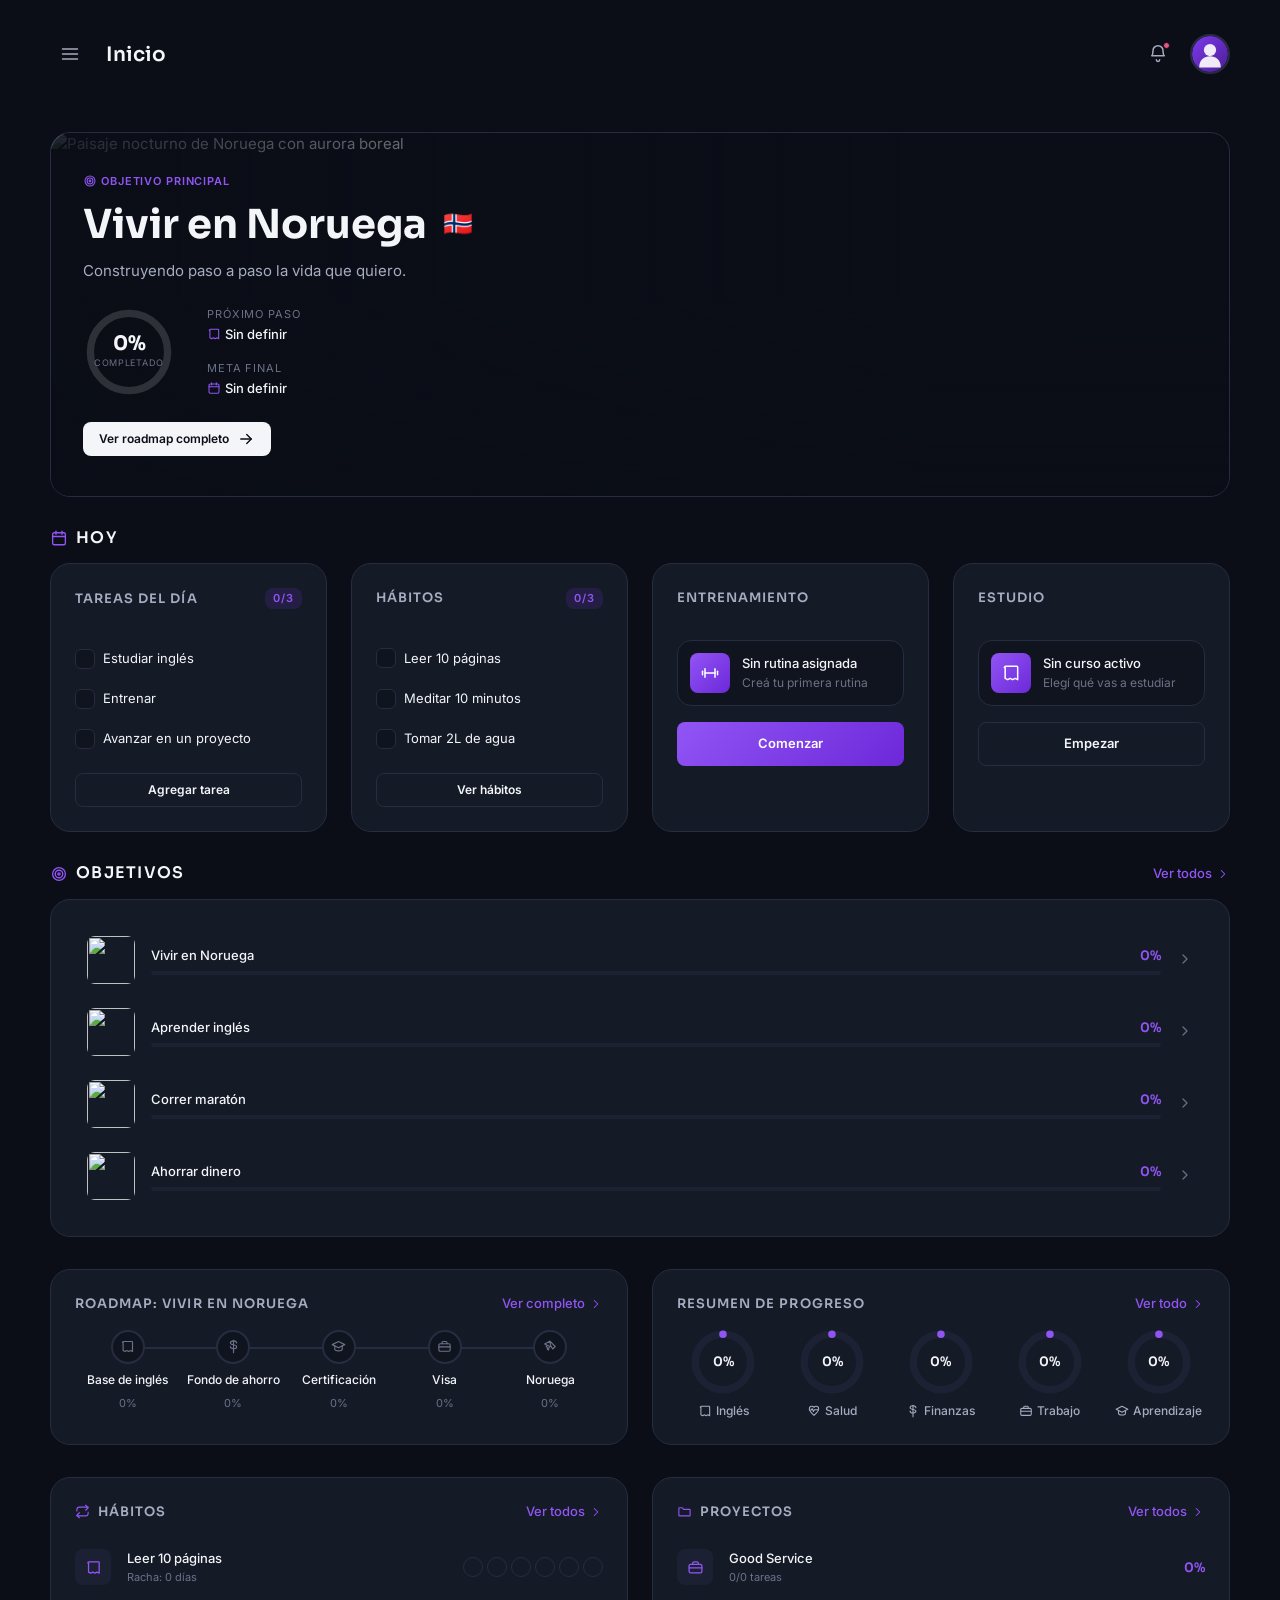
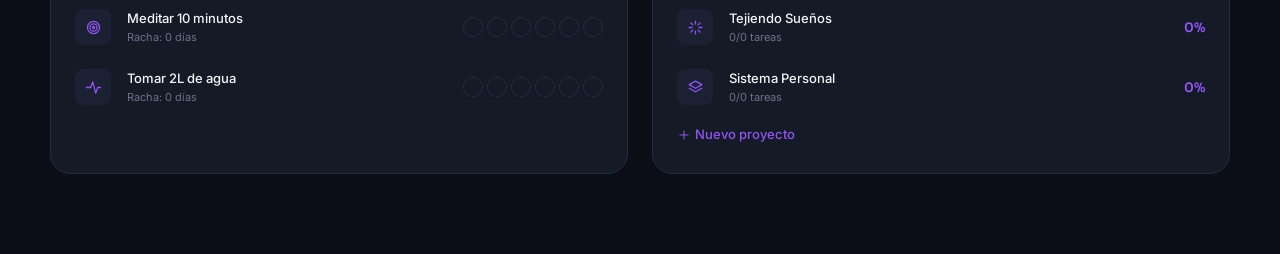
==== index.html @ c602ae40 "Primero commit del proyecto Life Os, avance visual" ====
<!DOCTYPE html>
<html lang="es">
<head>
  <meta charset="UTF-8">
  <meta name="viewport" content="width=device-width, initial-scale=1.0">
  <title>Inicio · Life OS</title>
  <meta name="description" content="Life OS — sistema operativo personal para tu evolución.">
  <link rel="preconnect" href="https://fonts.googleapis.com">
  <link rel="preconnect" href="https://fonts.gstatic.com" crossorigin>
  <link href="https://fonts.googleapis.com/css2?family=Sora:wght@500;600;700;800&family=Inter:wght@400;500;600;700&display=swap" rel="stylesheet">
  <link rel="stylesheet" href="css/main.css">
</head>
<body>
  <div class="app-shell">
  <!-- ============ SIDEBAR (navegación) ============ -->
  <aside class="sidebar" id="sidebar">
    <div class="sidebar__brand">
      <span class="sidebar__brand-name">LIFE <em>OS</em></span>
      <span class="sidebar__brand-sub">Sistema operativo personal</span>
    </div>

    <nav class="sidebar__nav" aria-label="Navegación principal">
        <a href="index.html" class="nav-item is-active" aria-current="page">
          <svg viewBox="0 0 24 24" fill="none" stroke="currentColor" stroke-width="1.8" stroke-linecap="round" stroke-linejoin="round" aria-hidden="true"><path d="M3 11.5 12 4l9 7.5"/><path d="M5.5 10v9a1 1 0 0 0 1 1h4v-6h3v6h4a1 1 0 0 0 1-1v-9"/></svg>
          <span>Inicio</span>
        </a>
        <a href="objetivos.html" class="nav-item">
          <svg viewBox="0 0 24 24" fill="none" stroke="currentColor" stroke-width="1.8" stroke-linecap="round" stroke-linejoin="round" aria-hidden="true"><circle cx="12" cy="12" r="9"/><path d="m8.5 12.5 2.5 2.5 5-5.5"/></svg>
          <span>Objetivos</span>
        </a>
        <a href="habitos.html" class="nav-item">
          <svg viewBox="0 0 24 24" fill="none" stroke="currentColor" stroke-width="1.8" stroke-linecap="round" stroke-linejoin="round" aria-hidden="true"><path d="m17 2 4 4-4 4"/><path d="M3 11V9a4 4 0 0 1 4-4h14"/><path d="m7 22-4-4 4-4"/><path d="M21 13v2a4 4 0 0 1-4 4H3"/></svg>
          <span>Hábitos</span>
        </a>
        <a href="proyectos.html" class="nav-item">
          <svg viewBox="0 0 24 24" fill="none" stroke="currentColor" stroke-width="1.8" stroke-linecap="round" stroke-linejoin="round" aria-hidden="true"><path d="M3 7a1 1 0 0 1 1-1h4.5l2 2.5H20a1 1 0 0 1 1 1V18a1 1 0 0 1-1 1H4a1 1 0 0 1-1-1V7Z"/></svg>
          <span>Proyectos</span>
        </a>
        <a href="roadmap.html" class="nav-item">
          <svg viewBox="0 0 24 24" fill="none" stroke="currentColor" stroke-width="1.8" stroke-linecap="round" stroke-linejoin="round" aria-hidden="true"><path d="M9 4 3 6.5v13L9 17l6 3 6-2.5v-13L15 7 9 4Z"/><path d="M9 4v13"/><path d="M15 7v13"/></svg>
          <span>Roadmap</span>
        </a>
        <a href="progreso.html" class="nav-item">
          <svg viewBox="0 0 24 24" fill="none" stroke="currentColor" stroke-width="1.8" stroke-linecap="round" stroke-linejoin="round" aria-hidden="true"><path d="M6 20V10"/><path d="M12 20V4"/><path d="M18 20v-7"/></svg>
          <span>Progreso</span>
        </a>
        <a href="finanzas.html" class="nav-item">
          <svg viewBox="0 0 24 24" fill="none" stroke="currentColor" stroke-width="1.8" stroke-linecap="round" stroke-linejoin="round" aria-hidden="true"><path d="M12 2v20"/><path d="M17 6.5c0-1.9-2.2-3.5-5-3.5s-5 1.4-5 3.3c0 4 10 1.9 10 5.9 0 2-2.2 3.3-5 3.3s-5-1.6-5-3.5"/></svg>
          <span>Finanzas</span>
        </a>
        <a href="diario.html" class="nav-item">
          <svg viewBox="0 0 24 24" fill="none" stroke="currentColor" stroke-width="1.8" stroke-linecap="round" stroke-linejoin="round" aria-hidden="true"><path d="M4 19.5V5a2 2 0 0 1 2-2h13v16H6a2 2 0 0 0 0 4h14"/></svg>
          <span>Diario</span>
        </a>
        <a href="ajustes.html" class="nav-item">
          <svg viewBox="0 0 24 24" fill="none" stroke="currentColor" stroke-width="1.8" stroke-linecap="round" stroke-linejoin="round" aria-hidden="true"><circle cx="12" cy="12" r="3"/><path d="M19.4 15a1.7 1.7 0 0 0 .3 1.9l.1.1a2 2 0 1 1-2.8 2.8l-.1-.1a1.7 1.7 0 0 0-1.9-.3 1.7 1.7 0 0 0-1 1.5V21a2 2 0 1 1-4 0v-.1a1.7 1.7 0 0 0-1-1.6 1.7 1.7 0 0 0-1.9.3l-.1.1a2 2 0 1 1-2.8-2.8l.1-.1a1.7 1.7 0 0 0 .3-1.9 1.7 1.7 0 0 0-1.5-1H3a2 2 0 1 1 0-4h.1a1.7 1.7 0 0 0 1.6-1 1.7 1.7 0 0 0-.3-1.9l-.1-.1a2 2 0 1 1 2.8-2.8l.1.1a1.7 1.7 0 0 0 1.9.3H9a1.7 1.7 0 0 0 1-1.5V3a2 2 0 1 1 4 0v.1a1.7 1.7 0 0 0 1 1.5 1.7 1.7 0 0 0 1.9-.3l.1-.1a2 2 0 1 1 2.8 2.8l-.1.1a1.7 1.7 0 0 0-.3 1.9V9a1.7 1.7 0 0 0 1.5 1H21a2 2 0 1 1 0 4h-.1a1.7 1.7 0 0 0-1.5 1Z"/></svg>
          <span>Ajustes</span>
        </a>
    </nav>

    <div class="sidebar__footer">
      <div class="quote-widget">
        <img class="quote-widget__bg" src="https://images.unsplash.com/photo-1506748686214-e9df14d4d9d0?auto=format&fit=crop&w=900&q=75" alt="" role="presentation">
        <p class="quote-widget__text">&ldquo;Cada pequeño paso te acerca a tu mejor versión.&rdquo;</p>
      </div>

      <a href="login.html" class="sidebar__signout">
        <svg viewBox="0 0 24 24" fill="none" stroke="currentColor" stroke-width="1.8" stroke-linecap="round" stroke-linejoin="round" aria-hidden="true"><path d="M9 21H5a2 2 0 0 1-2-2V5a2 2 0 0 1 2-2h4"/><path d="m16 17 5-5-5-5"/><path d="M21 12H9"/></svg>
        <span>Cerrar sesión</span>
      </a>
    </div>
  </aside>

  <div class="drawer-overlay" id="drawerOverlay"></div>

    <main class="app-main">
      <div class="app-main__inner">
      <!-- ============ TOPBAR ============ -->
      <header class="topbar">
        <button class="icon-btn topbar__menu-toggle" id="menuToggle" aria-label="Abrir menú" aria-expanded="false" aria-controls="sidebar">
          <svg viewBox="0 0 24 24" fill="none" stroke="currentColor" stroke-width="1.8" stroke-linecap="round" stroke-linejoin="round" aria-hidden="true"><path d="M3 6h18"/><path d="M3 12h18"/><path d="M3 18h18"/></svg>
        </button>
        <h1 class="topbar__page-title">Inicio</h1>

        <div class="topbar__actions">
          <button class="icon-btn topbar__notif" aria-label="Notificaciones">
            <svg viewBox="0 0 24 24" fill="none" stroke="currentColor" stroke-width="1.8" stroke-linecap="round" stroke-linejoin="round" aria-hidden="true"><path d="M6 8a6 6 0 0 1 12 0c0 4.5 1.5 6 1.5 6h-15S6 12.5 6 8Z"/><path d="M10 19a2 2 0 0 0 4 0"/></svg>
            <span class="topbar__notif-dot"></span>
          </button>
          <a href="ajustes.html" class="topbar__avatar">
            <img src="assets/img/avatars/avatar-user.svg" alt="Avatar del usuario">
          </a>
        </div>
      </header>

        <section class="hero fade-up">
          <img class="hero__bg" src="https://images.unsplash.com/photo-1513348363826-2aa8aac7c372?auto=format&fit=crop&w=1800&q=75" alt="Paisaje nocturno de Noruega con aurora boreal">
          <div class="hero__content">
            <span class="eyebrow"><svg viewBox="0 0 24 24" fill="none" stroke="currentColor" stroke-width="1.8" stroke-linecap="round" stroke-linejoin="round" aria-hidden="true"><circle cx="12" cy="12" r="8.5"/><circle cx="12" cy="12" r="5"/><circle cx="12" cy="12" r="1.5"/></svg> Objetivo principal</span>
            <h1 class="hero__title">Vivir en Noruega <span class="hero__flag">🇳🇴</span></h1>
            <p class="hero__tagline">Construyendo paso a paso la vida que quiero.</p>

            <div class="hero__row">
              <div class="hero__ring">
                <svg viewBox="0 0 100 100">
                  <circle class="hero__ring-bg" cx="50" cy="50" r="42"/>
                  <circle class="hero__ring-fg" cx="50" cy="50" r="42" style="--pct:0"/>
                </svg>
                <div class="hero__ring-label">
                  <span class="hero__ring-pct">0%</span>
                  <span class="hero__ring-text">Completado</span>
                </div>
              </div>
              <div class="hero__meta">
                <div class="hero__meta-item">
                  <span>Próximo paso</span>
                  <span><svg viewBox="0 0 24 24" fill="none" stroke="currentColor" stroke-width="1.8" stroke-linecap="round" stroke-linejoin="round" aria-hidden="true"><path d="M4 5.5A1.5 1.5 0 0 1 5.5 4H19a1 1 0 0 1 1 1v15l-3-1.5-3 1.5-3-1.5-3 1.5-3-1.5V5.5Z"/></svg>Sin definir</span>
                </div>
                <div class="hero__meta-item">
                  <span>Meta final</span>
                  <span><svg viewBox="0 0 24 24" fill="none" stroke="currentColor" stroke-width="1.8" stroke-linecap="round" stroke-linejoin="round" aria-hidden="true"><rect x="3.5" y="5" width="17" height="16" rx="2"/><path d="M8 3v4"/><path d="M16 3v4"/><path d="M3.5 10h17"/></svg>Sin definir</span>
                </div>
              </div>
            </div>

            <a href="roadmap.html" class="btn btn--primary btn--sm hero__cta">
              Ver roadmap completo <svg class="btn__icon" viewBox="0 0 24 24" fill="none" stroke="currentColor" stroke-width="1.8" stroke-linecap="round" stroke-linejoin="round" aria-hidden="true"><path d="M5 12h14"/><path d="m13 6 6 6-6 6"/></svg>
            </a>
          </div>
        </section>

        <section class="section fade-up">
          <div class="section__header">
            <h2 class="section__title"><svg viewBox="0 0 24 24" fill="none" stroke="currentColor" stroke-width="1.8" stroke-linecap="round" stroke-linejoin="round" aria-hidden="true"><rect x="3.5" y="5" width="17" height="16" rx="2"/><path d="M8 3v4"/><path d="M16 3v4"/><path d="M3.5 10h17"/></svg> Hoy</h2>
          </div>
          <div class="grid grid--today stagger">

            <div class="card card--interactive today-widget">
              <div class="card__header">
                <span class="card__title">Tareas del día</span>
                <span class="tag tag--accent">0/3</span>
              </div>
              <div class="today-widget__list">
                <label class="checklist-item">
                  <input type="checkbox">
                  <span class="checklist-item__box"></span>
                  <span class="checklist-item__text">Estudiar inglés</span>
                </label>
                <label class="checklist-item">
                  <input type="checkbox">
                  <span class="checklist-item__box"></span>
                  <span class="checklist-item__text">Entrenar</span>
                </label>
                <label class="checklist-item">
                  <input type="checkbox">
                  <span class="checklist-item__box"></span>
                  <span class="checklist-item__text">Avanzar en un proyecto</span>
                </label>
              </div>
              <button type="button" class="btn btn--ghost btn--sm btn--block">Agregar tarea</button>
            </div>

            <div class="card card--interactive today-widget">
              <div class="card__header">
                <span class="card__title">Hábitos</span>
                <span class="tag tag--accent">0/3</span>
              </div>
              <div class="today-widget__list">
                <label class="checklist-item">
                  <input type="checkbox">
                  <span class="checklist-item__box"></span>
                  <span class="checklist-item__text">Leer 10 páginas</span>
                </label>
                <label class="checklist-item">
                  <input type="checkbox">
                  <span class="checklist-item__box"></span>
                  <span class="checklist-item__text">Meditar 10 minutos</span>
                </label>
                <label class="checklist-item">
                  <input type="checkbox">
                  <span class="checklist-item__box"></span>
                  <span class="checklist-item__text">Tomar 2L de agua</span>
                </label>
              </div>
              <a href="habitos.html" class="btn btn--ghost btn--sm btn--block">Ver hábitos</a>
            </div>

            <div class="card card--interactive today-widget">
              <div class="card__header">
                <span class="card__title">Entrenamiento</span>
              </div>
              <div class="today-widget__feature">
                <div class="today-widget__feature-icon"><svg viewBox="0 0 24 24" fill="none" stroke="currentColor" stroke-width="1.8" stroke-linecap="round" stroke-linejoin="round" aria-hidden="true"><path d="M6 7v10"/><path d="M18 7v10"/><path d="M3 10v4"/><path d="M21 10v4"/><path d="M6 12h12"/></svg></div>
                <div class="today-widget__feature-body">
                  <div class="today-widget__feature-title">Sin rutina asignada</div>
                  <div class="today-widget__feature-sub">Creá tu primera rutina</div>
                </div>
              </div>
              <button type="button" class="btn btn--accent btn--block">Comenzar</button>
            </div>

            <div class="card card--interactive today-widget">
              <div class="card__header">
                <span class="card__title">Estudio</span>
              </div>
              <div class="today-widget__feature">
                <div class="today-widget__feature-icon"><svg viewBox="0 0 24 24" fill="none" stroke="currentColor" stroke-width="1.8" stroke-linecap="round" stroke-linejoin="round" aria-hidden="true"><path d="M4 5.5A1.5 1.5 0 0 1 5.5 4H19a1 1 0 0 1 1 1v15l-3-1.5-3 1.5-3-1.5-3 1.5-3-1.5V5.5Z"/></svg></div>
                <div class="today-widget__feature-body">
                  <div class="today-widget__feature-title">Sin curso activo</div>
                  <div class="today-widget__feature-sub">Elegí qué vas a estudiar</div>
                </div>
              </div>
              <button type="button" class="btn btn--ghost btn--block">Empezar</button>
            </div>

          </div>
        </section>

        <section class="section fade-up">
          <div class="section__header">
            <h2 class="section__title"><svg viewBox="0 0 24 24" fill="none" stroke="currentColor" stroke-width="1.8" stroke-linecap="round" stroke-linejoin="round" aria-hidden="true"><circle cx="12" cy="12" r="8.5"/><circle cx="12" cy="12" r="5"/><circle cx="12" cy="12" r="1.5"/></svg> Objetivos</h2>
            <a href="objetivos.html" class="card__link">Ver todos <svg viewBox="0 0 24 24" fill="none" stroke="currentColor" stroke-width="1.8" stroke-linecap="round" stroke-linejoin="round" aria-hidden="true"><path d="m9 6 6 6-6 6"/></svg></a>
          </div>
          <div class="card">
            <a href="objetivos.html" class="goal-row">
              <img class="goal-row__thumb" src="https://images.unsplash.com/photo-1513348363826-2aa8aac7c372?auto=format&fit=crop&w=1800&q=75" alt="">
              <div class="goal-row__body">
                <div class="goal-row__title-row">
                  <span class="goal-row__title">Vivir en Noruega</span>
                  <span class="goal-row__percent">0%</span>
                </div>
                <div class="progress progress--thin"><div class="progress__fill" style="--value:0%"></div></div>
              </div>
              <span class="goal-row__chevron"><svg viewBox="0 0 24 24" fill="none" stroke="currentColor" stroke-width="1.8" stroke-linecap="round" stroke-linejoin="round" aria-hidden="true"><path d="m9 6 6 6-6 6"/></svg></span>
            </a>
            <a href="objetivos.html" class="goal-row">
              <img class="goal-row__thumb" src="https://images.unsplash.com/photo-1769794371055-54436b54577e?auto=format&fit=crop&w=1600&q=75" alt="">
              <div class="goal-row__body">
                <div class="goal-row__title-row">
                  <span class="goal-row__title">Aprender inglés</span>
                  <span class="goal-row__percent">0%</span>
                </div>
                <div class="progress progress--thin"><div class="progress__fill" style="--value:0%"></div></div>
              </div>
              <span class="goal-row__chevron"><svg viewBox="0 0 24 24" fill="none" stroke="currentColor" stroke-width="1.8" stroke-linecap="round" stroke-linejoin="round" aria-hidden="true"><path d="m9 6 6 6-6 6"/></svg></span>
            </a>
            <a href="objetivos.html" class="goal-row">
              <img class="goal-row__thumb" src="https://images.unsplash.com/photo-1740226174487-90feffd82dda?auto=format&fit=crop&w=1600&q=75" alt="">
              <div class="goal-row__body">
                <div class="goal-row__title-row">
                  <span class="goal-row__title">Correr maratón</span>
                  <span class="goal-row__percent">0%</span>
                </div>
                <div class="progress progress--thin"><div class="progress__fill" style="--value:0%"></div></div>
              </div>
              <span class="goal-row__chevron"><svg viewBox="0 0 24 24" fill="none" stroke="currentColor" stroke-width="1.8" stroke-linecap="round" stroke-linejoin="round" aria-hidden="true"><path d="m9 6 6 6-6 6"/></svg></span>
            </a>
            <a href="objetivos.html" class="goal-row">
              <img class="goal-row__thumb" src="https://images.unsplash.com/photo-1633158829875-e5316a358c6f?auto=format&fit=crop&w=1600&q=75" alt="">
              <div class="goal-row__body">
                <div class="goal-row__title-row">
                  <span class="goal-row__title">Ahorrar dinero</span>
                  <span class="goal-row__percent">0%</span>
                </div>
                <div class="progress progress--thin"><div class="progress__fill" style="--value:0%"></div></div>
              </div>
              <span class="goal-row__chevron"><svg viewBox="0 0 24 24" fill="none" stroke="currentColor" stroke-width="1.8" stroke-linecap="round" stroke-linejoin="round" aria-hidden="true"><path d="m9 6 6 6-6 6"/></svg></span>
            </a>
          </div>
        </section>

        <section class="grid grid--2col fade-up">
          <div class="card">
            <div class="card__header">
              <span class="card__title">Roadmap: Vivir en Noruega</span>
              <a href="roadmap.html" class="card__link">Ver completo <svg viewBox="0 0 24 24" fill="none" stroke="currentColor" stroke-width="1.8" stroke-linecap="round" stroke-linejoin="round" aria-hidden="true"><path d="m9 6 6 6-6 6"/></svg></a>
            </div>
            <div class="roadmap-stepper">
            <div class="roadmap-step">
              <div class="roadmap-step__node"><svg viewBox="0 0 24 24" fill="none" stroke="currentColor" stroke-width="1.8" stroke-linecap="round" stroke-linejoin="round" aria-hidden="true"><path d="M4 5.5A1.5 1.5 0 0 1 5.5 4H19a1 1 0 0 1 1 1v15l-3-1.5-3 1.5-3-1.5-3 1.5-3-1.5V5.5Z"/></svg></div>
              <span class="roadmap-step__label">Base de inglés</span>
              <span class="roadmap-step__pct">0%</span>
            </div>
            <div class="roadmap-step">
              <div class="roadmap-step__node"><svg viewBox="0 0 24 24" fill="none" stroke="currentColor" stroke-width="1.8" stroke-linecap="round" stroke-linejoin="round" aria-hidden="true"><path d="M12 2v20"/><path d="M17 6.5c0-1.9-2.2-3.5-5-3.5s-5 1.4-5 3.3c0 4 10 1.9 10 5.9 0 2-2.2 3.3-5 3.3s-5-1.6-5-3.5"/></svg></div>
              <span class="roadmap-step__label">Fondo de ahorro</span>
              <span class="roadmap-step__pct">0%</span>
            </div>
            <div class="roadmap-step">
              <div class="roadmap-step__node"><svg viewBox="0 0 24 24" fill="none" stroke="currentColor" stroke-width="1.8" stroke-linecap="round" stroke-linejoin="round" aria-hidden="true"><path d="m2 9 10-5 10 5-10 5-10-5Z"/><path d="M6 11v5c0 1.5 3 3 6 3s6-1.5 6-3v-5"/></svg></div>
              <span class="roadmap-step__label">Certificación</span>
              <span class="roadmap-step__pct">0%</span>
            </div>
            <div class="roadmap-step">
              <div class="roadmap-step__node"><svg viewBox="0 0 24 24" fill="none" stroke="currentColor" stroke-width="1.8" stroke-linecap="round" stroke-linejoin="round" aria-hidden="true"><rect x="3" y="7.5" width="18" height="12" rx="2"/><path d="M8 7.5V6a2 2 0 0 1 2-2h4a2 2 0 0 1 2 2v1.5"/><path d="M3 12.5h18"/></svg></div>
              <span class="roadmap-step__label">Visa</span>
              <span class="roadmap-step__pct">0%</span>
            </div>
            <div class="roadmap-step">
              <div class="roadmap-step__node"><svg viewBox="0 0 24 24" fill="none" stroke="currentColor" stroke-width="1.8" stroke-linecap="round" stroke-linejoin="round" aria-hidden="true"><path d="M11 3.5 2.5 8l4 1.5M11 3.5 19.5 12l-4 4-3-5-3.5 3.5v3l-2-1v-3L5 12l1.5-2 4 1.5M11 3.5 12.5 12"/></svg></div>
              <span class="roadmap-step__label">Noruega</span>
              <span class="roadmap-step__pct">0%</span>
            </div>
            </div>
          </div>

          <div class="card">
            <div class="card__header">
              <span class="card__title">Resumen de progreso</span>
              <a href="progreso.html" class="card__link">Ver todo <svg viewBox="0 0 24 24" fill="none" stroke="currentColor" stroke-width="1.8" stroke-linecap="round" stroke-linejoin="round" aria-hidden="true"><path d="m9 6 6 6-6 6"/></svg></a>
            </div>
            <div class="rings-grid">
          <div class="progress-ring">
            <div class="progress-ring__circle">
              <svg viewBox="0 0 60 60">
                <circle class="progress-ring__bg" cx="30" cy="30" r="26"/>
                <circle class="progress-ring__fg" cx="30" cy="30" r="26" style="--pct:0"/>
              </svg>
              <span class="progress-ring__value">0%</span>
            </div>
            <span class="progress-ring__icon"><svg viewBox="0 0 24 24" fill="none" stroke="currentColor" stroke-width="1.8" stroke-linecap="round" stroke-linejoin="round" aria-hidden="true"><path d="M4 5.5A1.5 1.5 0 0 1 5.5 4H19a1 1 0 0 1 1 1v15l-3-1.5-3 1.5-3-1.5-3 1.5-3-1.5V5.5Z"/></svg>Inglés</span>
          </div>
          <div class="progress-ring">
            <div class="progress-ring__circle">
              <svg viewBox="0 0 60 60">
                <circle class="progress-ring__bg" cx="30" cy="30" r="26"/>
                <circle class="progress-ring__fg" cx="30" cy="30" r="26" style="--pct:0"/>
              </svg>
              <span class="progress-ring__value">0%</span>
            </div>
            <span class="progress-ring__icon"><svg viewBox="0 0 24 24" fill="none" stroke="currentColor" stroke-width="1.8" stroke-linecap="round" stroke-linejoin="round" aria-hidden="true"><path d="M20 8.5c0-2.5-2-4.5-4.5-4.5-1.5 0-2.7.7-3.5 1.8C11.2 4.7 10 4 8.5 4 6 4 4 6 4 8.5c0 .7.1 1.3.4 1.9h3.1l1.5-2.5 2 5 1.5-2.9H19.6c.3-.6.4-1.3.4-2Z"/><path d="M4.4 10.4C5.6 13.5 9 16.8 12 19.5c3-2.7 6.4-6 7.6-9.1"/></svg>Salud</span>
          </div>
          <div class="progress-ring">
            <div class="progress-ring__circle">
              <svg viewBox="0 0 60 60">
                <circle class="progress-ring__bg" cx="30" cy="30" r="26"/>
                <circle class="progress-ring__fg" cx="30" cy="30" r="26" style="--pct:0"/>
              </svg>
              <span class="progress-ring__value">0%</span>
            </div>
            <span class="progress-ring__icon"><svg viewBox="0 0 24 24" fill="none" stroke="currentColor" stroke-width="1.8" stroke-linecap="round" stroke-linejoin="round" aria-hidden="true"><path d="M12 2v20"/><path d="M17 6.5c0-1.9-2.2-3.5-5-3.5s-5 1.4-5 3.3c0 4 10 1.9 10 5.9 0 2-2.2 3.3-5 3.3s-5-1.6-5-3.5"/></svg>Finanzas</span>
          </div>
          <div class="progress-ring">
            <div class="progress-ring__circle">
              <svg viewBox="0 0 60 60">
                <circle class="progress-ring__bg" cx="30" cy="30" r="26"/>
                <circle class="progress-ring__fg" cx="30" cy="30" r="26" style="--pct:0"/>
              </svg>
              <span class="progress-ring__value">0%</span>
            </div>
            <span class="progress-ring__icon"><svg viewBox="0 0 24 24" fill="none" stroke="currentColor" stroke-width="1.8" stroke-linecap="round" stroke-linejoin="round" aria-hidden="true"><rect x="3" y="7.5" width="18" height="12" rx="2"/><path d="M8 7.5V6a2 2 0 0 1 2-2h4a2 2 0 0 1 2 2v1.5"/><path d="M3 12.5h18"/></svg>Trabajo</span>
          </div>
          <div class="progress-ring">
            <div class="progress-ring__circle">
              <svg viewBox="0 0 60 60">
                <circle class="progress-ring__bg" cx="30" cy="30" r="26"/>
                <circle class="progress-ring__fg" cx="30" cy="30" r="26" style="--pct:0"/>
              </svg>
              <span class="progress-ring__value">0%</span>
            </div>
            <span class="progress-ring__icon"><svg viewBox="0 0 24 24" fill="none" stroke="currentColor" stroke-width="1.8" stroke-linecap="round" stroke-linejoin="round" aria-hidden="true"><path d="m2 9 10-5 10 5-10 5-10-5Z"/><path d="M6 11v5c0 1.5 3 3 6 3s6-1.5 6-3v-5"/></svg>Aprendizaje</span>
          </div>
            </div>
          </div>
        </section>

        <section class="grid grid--2col fade-up">
          <div class="card">
            <div class="card__header">
              <span class="card__title"><svg viewBox="0 0 24 24" fill="none" stroke="currentColor" stroke-width="1.8" stroke-linecap="round" stroke-linejoin="round" aria-hidden="true"><path d="m17 2 4 4-4 4"/><path d="M3 11V9a4 4 0 0 1 4-4h14"/><path d="m7 22-4-4 4-4"/><path d="M21 13v2a4 4 0 0 1-4 4H3"/></svg>Hábitos</span>
              <a href="habitos.html" class="card__link">Ver todos <svg viewBox="0 0 24 24" fill="none" stroke="currentColor" stroke-width="1.8" stroke-linecap="round" stroke-linejoin="round" aria-hidden="true"><path d="m9 6 6 6-6 6"/></svg></a>
            </div>
            <div class="habit-row">
              <span class="habit-row__icon"><svg viewBox="0 0 24 24" fill="none" stroke="currentColor" stroke-width="1.8" stroke-linecap="round" stroke-linejoin="round" aria-hidden="true"><path d="M4 5.5A1.5 1.5 0 0 1 5.5 4H19a1 1 0 0 1 1 1v15l-3-1.5-3 1.5-3-1.5-3 1.5-3-1.5V5.5Z"/></svg></span>
              <div class="habit-row__body">
                <div class="habit-row__name">Leer 10 páginas</div>
                <div class="habit-row__streak">Racha: 0 días</div>
              </div>
              <div class="habit-row__days"><span class="habit-row__day"></span><span class="habit-row__day"></span><span class="habit-row__day"></span><span class="habit-row__day"></span><span class="habit-row__day"></span><span class="habit-row__day"></span></div>
            </div>
            <div class="habit-row">
              <span class="habit-row__icon"><svg viewBox="0 0 24 24" fill="none" stroke="currentColor" stroke-width="1.8" stroke-linecap="round" stroke-linejoin="round" aria-hidden="true"><circle cx="12" cy="12" r="8.5"/><circle cx="12" cy="12" r="5"/><circle cx="12" cy="12" r="1.5"/></svg></span>
              <div class="habit-row__body">
                <div class="habit-row__name">Meditar 10 minutos</div>
                <div class="habit-row__streak">Racha: 0 días</div>
              </div>
              <div class="habit-row__days"><span class="habit-row__day"></span><span class="habit-row__day"></span><span class="habit-row__day"></span><span class="habit-row__day"></span><span class="habit-row__day"></span><span class="habit-row__day"></span></div>
            </div>
            <div class="habit-row">
              <span class="habit-row__icon"><svg viewBox="0 0 24 24" fill="none" stroke="currentColor" stroke-width="1.8" stroke-linecap="round" stroke-linejoin="round" aria-hidden="true"><path d="M22 12h-4l-3 8-4-16-3 8H2"/></svg></span>
              <div class="habit-row__body">
                <div class="habit-row__name">Tomar 2L de agua</div>
                <div class="habit-row__streak">Racha: 0 días</div>
              </div>
              <div class="habit-row__days"><span class="habit-row__day"></span><span class="habit-row__day"></span><span class="habit-row__day"></span><span class="habit-row__day"></span><span class="habit-row__day"></span><span class="habit-row__day"></span></div>
            </div>
          </div>

          <div class="card">
            <div class="card__header">
              <span class="card__title"><svg viewBox="0 0 24 24" fill="none" stroke="currentColor" stroke-width="1.8" stroke-linecap="round" stroke-linejoin="round" aria-hidden="true"><path d="M3 7a1 1 0 0 1 1-1h4.5l2 2.5H20a1 1 0 0 1 1 1V18a1 1 0 0 1-1 1H4a1 1 0 0 1-1-1V7Z"/></svg>Proyectos</span>
              <a href="proyectos.html" class="card__link">Ver todos <svg viewBox="0 0 24 24" fill="none" stroke="currentColor" stroke-width="1.8" stroke-linecap="round" stroke-linejoin="round" aria-hidden="true"><path d="m9 6 6 6-6 6"/></svg></a>
            </div>
            <a href="proyectos.html" class="project-row">
              <span class="project-row__icon"><svg viewBox="0 0 24 24" fill="none" stroke="currentColor" stroke-width="1.8" stroke-linecap="round" stroke-linejoin="round" aria-hidden="true"><rect x="3" y="7.5" width="18" height="12" rx="2"/><path d="M8 7.5V6a2 2 0 0 1 2-2h4a2 2 0 0 1 2 2v1.5"/><path d="M3 12.5h18"/></svg></span>
              <div class="project-row__body">
                <div class="project-row__title">Good Service</div>
                <div class="project-row__sub">0/0 tareas</div>
              </div>
              <span class="project-row__percent">0%</span>
            </a>
            <a href="proyectos.html" class="project-row">
              <span class="project-row__icon"><svg viewBox="0 0 24 24" fill="none" stroke="currentColor" stroke-width="1.8" stroke-linecap="round" stroke-linejoin="round" aria-hidden="true"><path d="M12 3v4M12 17v4M3 12h4M17 12h4M5.5 5.5l2.8 2.8M15.7 15.7l2.8 2.8M18.5 5.5l-2.8 2.8M8.3 15.7l-2.8 2.8"/></svg></span>
              <div class="project-row__body">
                <div class="project-row__title">Tejiendo Sueños</div>
                <div class="project-row__sub">0/0 tareas</div>
              </div>
              <span class="project-row__percent">0%</span>
            </a>
            <a href="proyectos.html" class="project-row">
              <span class="project-row__icon"><svg viewBox="0 0 24 24" fill="none" stroke="currentColor" stroke-width="1.8" stroke-linecap="round" stroke-linejoin="round" aria-hidden="true"><path d="m12 3 9 5-9 5-9-5 9-5Z"/><path d="m3 13 9 5 9-5"/></svg></span>
              <div class="project-row__body">
                <div class="project-row__title">Sistema Personal</div>
                <div class="project-row__sub">0/0 tareas</div>
              </div>
              <span class="project-row__percent">0%</span>
            </a>
            <a href="proyectos.html" class="card__link" style="margin-top:var(--space-2xs)"><svg viewBox="0 0 24 24" fill="none" stroke="currentColor" stroke-width="1.8" stroke-linecap="round" stroke-linejoin="round" aria-hidden="true"><path d="M12 5v14"/><path d="M5 12h14"/></svg>Nuevo proyecto</a>
          </div>
        </section>

      </div>
    </main>
  </div>

  <script src="js/nav.js"></script>
</body>
</html>
---- css/main.css ----
/* ============================================
   LIFE OS — main.css
   Punto de entrada único. Orden ITCSS: tokens > reset >
   tipografía > layout > componentes > páginas > utilidades.
   ============================================ */

/* Base */
@import url("base/_tokens.css");
@import url("base/_reset.css");
@import url("base/_typography.css");

/* Layout (estructura de la página) */
@import url("layout/_grid.css");
@import url("layout/_sidebar.css");
@import url("layout/_topbar.css");

/* Componentes (bloques reutilizables) */
@import url("components/_button.css");
@import url("components/_badge.css");
@import url("components/_card.css");
@import url("components/_progress-bar.css");
@import url("components/_progress-rings.css");
@import url("components/_hero.css");
@import url("components/_goal-row.css");
@import url("components/_habit-row.css");
@import url("components/_roadmap-widget.css");
@import url("components/_project-card.css");
@import url("components/_checklist-item.css");

/* Páginas (ajustes específicos, después de los componentes para poder sobreescribir) */
@import url("pages/_inicio.css");
@import url("pages/_paneles.css");
@import url("pages/_auth.css");

/* Utilidades (siempre al final: gana especificidad de orden) */
@import url("utils/_animations.css");
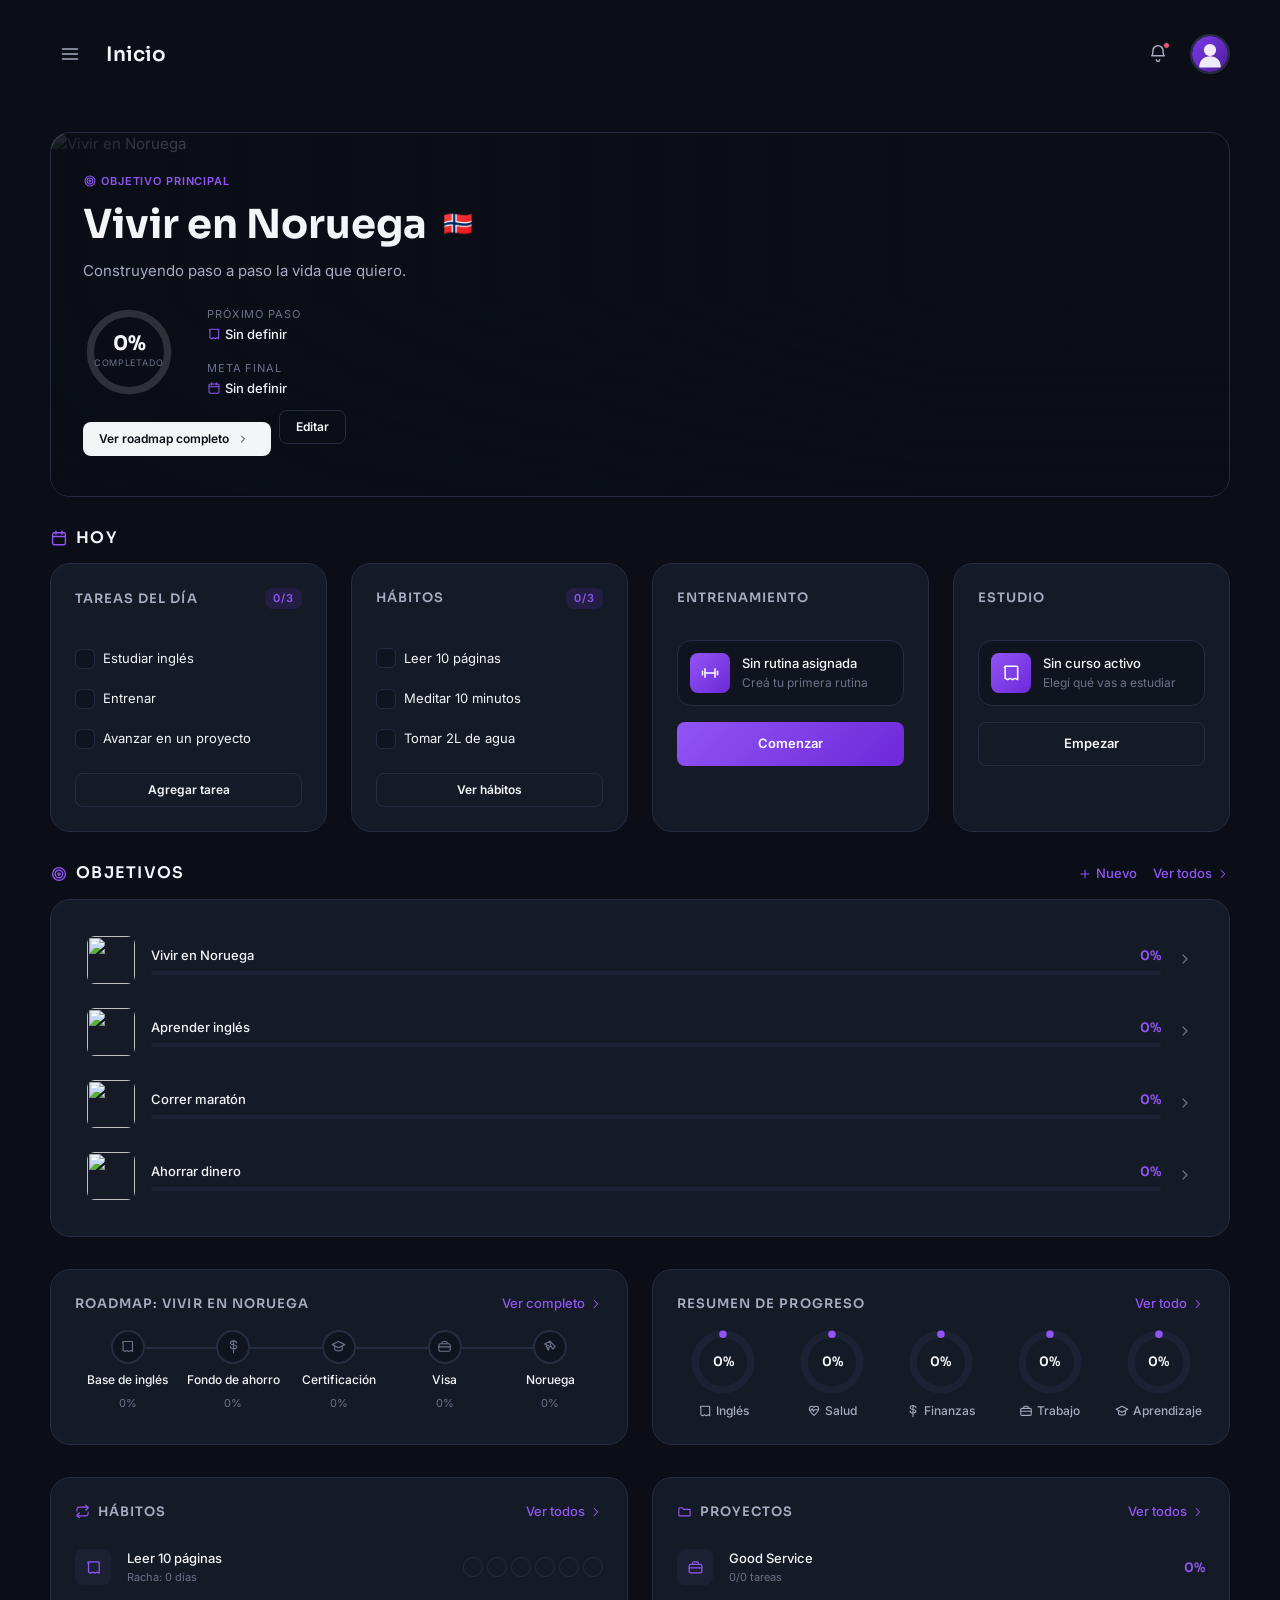
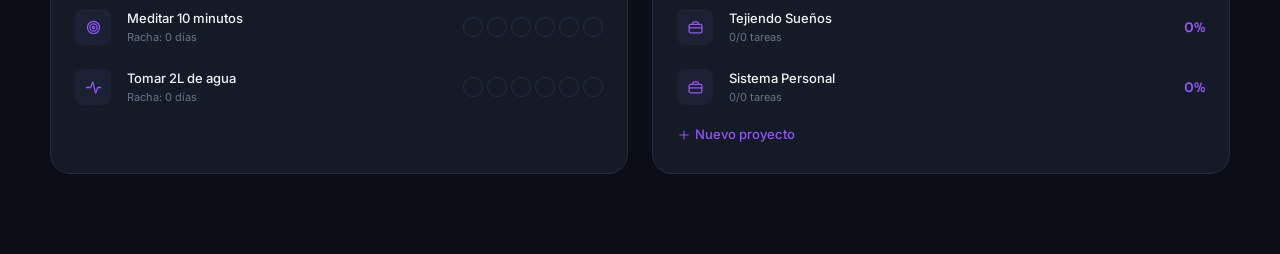
==== commit 8ae1d39e: "Cambios en la interfaz, ya se puede registrar e interactuar con la web" ====
--- a/index.html
+++ b/index.html
@@ -36,6 +36,10 @@
           <svg viewBox="0 0 24 24" fill="none" stroke="currentColor" stroke-width="1.8" stroke-linecap="round" stroke-linejoin="round" aria-hidden="true"><path d="M3 7a1 1 0 0 1 1-1h4.5l2 2.5H20a1 1 0 0 1 1 1V18a1 1 0 0 1-1 1H4a1 1 0 0 1-1-1V7Z"/></svg>
           <span>Proyectos</span>
         </a>
+        <a href="diario.html" class="nav-item">
+          <svg viewBox="0 0 24 24" fill="none" stroke="currentColor" stroke-width="1.8" stroke-linecap="round" stroke-linejoin="round" aria-hidden="true"><path d="M4 19.5V5a2 2 0 0 1 2-2h13v16H6a2 2 0 0 0 0 4h14"/></svg>
+          <span>Diario</span>
+        </a>
         <a href="roadmap.html" class="nav-item">
           <svg viewBox="0 0 24 24" fill="none" stroke="currentColor" stroke-width="1.8" stroke-linecap="round" stroke-linejoin="round" aria-hidden="true"><path d="M9 4 3 6.5v13L9 17l6 3 6-2.5v-13L15 7 9 4Z"/><path d="M9 4v13"/><path d="M15 7v13"/></svg>
           <span>Roadmap</span>
@@ -47,10 +51,6 @@
         <a href="finanzas.html" class="nav-item">
           <svg viewBox="0 0 24 24" fill="none" stroke="currentColor" stroke-width="1.8" stroke-linecap="round" stroke-linejoin="round" aria-hidden="true"><path d="M12 2v20"/><path d="M17 6.5c0-1.9-2.2-3.5-5-3.5s-5 1.4-5 3.3c0 4 10 1.9 10 5.9 0 2-2.2 3.3-5 3.3s-5-1.6-5-3.5"/></svg>
           <span>Finanzas</span>
-        </a>
-        <a href="diario.html" class="nav-item">
-          <svg viewBox="0 0 24 24" fill="none" stroke="currentColor" stroke-width="1.8" stroke-linecap="round" stroke-linejoin="round" aria-hidden="true"><path d="M4 19.5V5a2 2 0 0 1 2-2h13v16H6a2 2 0 0 0 0 4h14"/></svg>
-          <span>Diario</span>
         </a>
         <a href="ajustes.html" class="nav-item">
           <svg viewBox="0 0 24 24" fill="none" stroke="currentColor" stroke-width="1.8" stroke-linecap="round" stroke-linejoin="round" aria-hidden="true"><circle cx="12" cy="12" r="3"/><path d="M19.4 15a1.7 1.7 0 0 0 .3 1.9l.1.1a2 2 0 1 1-2.8 2.8l-.1-.1a1.7 1.7 0 0 0-1.9-.3 1.7 1.7 0 0 0-1 1.5V21a2 2 0 1 1-4 0v-.1a1.7 1.7 0 0 0-1-1.6 1.7 1.7 0 0 0-1.9.3l-.1.1a2 2 0 1 1-2.8-2.8l.1-.1a1.7 1.7 0 0 0 .3-1.9 1.7 1.7 0 0 0-1.5-1H3a2 2 0 1 1 0-4h.1a1.7 1.7 0 0 0 1.6-1 1.7 1.7 0 0 0-.3-1.9l-.1-.1a2 2 0 1 1 2.8-2.8l.1.1a1.7 1.7 0 0 0 1.9.3H9a1.7 1.7 0 0 0 1-1.5V3a2 2 0 1 1 4 0v.1a1.7 1.7 0 0 0 1 1.5 1.7 1.7 0 0 0 1.9-.3l.1-.1a2 2 0 1 1 2.8 2.8l-.1.1a1.7 1.7 0 0 0-.3 1.9V9a1.7 1.7 0 0 0 1.5 1H21a2 2 0 1 1 0 4h-.1a1.7 1.7 0 0 0-1.5 1Z"/></svg>
@@ -93,41 +93,7 @@
         </div>
       </header>
 
-        <section class="hero fade-up">
-          <img class="hero__bg" src="https://images.unsplash.com/photo-1513348363826-2aa8aac7c372?auto=format&fit=crop&w=1800&q=75" alt="Paisaje nocturno de Noruega con aurora boreal">
-          <div class="hero__content">
-            <span class="eyebrow"><svg viewBox="0 0 24 24" fill="none" stroke="currentColor" stroke-width="1.8" stroke-linecap="round" stroke-linejoin="round" aria-hidden="true"><circle cx="12" cy="12" r="8.5"/><circle cx="12" cy="12" r="5"/><circle cx="12" cy="12" r="1.5"/></svg> Objetivo principal</span>
-            <h1 class="hero__title">Vivir en Noruega <span class="hero__flag">🇳🇴</span></h1>
-            <p class="hero__tagline">Construyendo paso a paso la vida que quiero.</p>
-
-            <div class="hero__row">
-              <div class="hero__ring">
-                <svg viewBox="0 0 100 100">
-                  <circle class="hero__ring-bg" cx="50" cy="50" r="42"/>
-                  <circle class="hero__ring-fg" cx="50" cy="50" r="42" style="--pct:0"/>
-                </svg>
-                <div class="hero__ring-label">
-                  <span class="hero__ring-pct">0%</span>
-                  <span class="hero__ring-text">Completado</span>
-                </div>
-              </div>
-              <div class="hero__meta">
-                <div class="hero__meta-item">
-                  <span>Próximo paso</span>
-                  <span><svg viewBox="0 0 24 24" fill="none" stroke="currentColor" stroke-width="1.8" stroke-linecap="round" stroke-linejoin="round" aria-hidden="true"><path d="M4 5.5A1.5 1.5 0 0 1 5.5 4H19a1 1 0 0 1 1 1v15l-3-1.5-3 1.5-3-1.5-3 1.5-3-1.5V5.5Z"/></svg>Sin definir</span>
-                </div>
-                <div class="hero__meta-item">
-                  <span>Meta final</span>
-                  <span><svg viewBox="0 0 24 24" fill="none" stroke="currentColor" stroke-width="1.8" stroke-linecap="round" stroke-linejoin="round" aria-hidden="true"><rect x="3.5" y="5" width="17" height="16" rx="2"/><path d="M8 3v4"/><path d="M16 3v4"/><path d="M3.5 10h17"/></svg>Sin definir</span>
-                </div>
-              </div>
-            </div>
-
-            <a href="roadmap.html" class="btn btn--primary btn--sm hero__cta">
-              Ver roadmap completo <svg class="btn__icon" viewBox="0 0 24 24" fill="none" stroke="currentColor" stroke-width="1.8" stroke-linecap="round" stroke-linejoin="round" aria-hidden="true"><path d="M5 12h14"/><path d="m13 6 6 6-6 6"/></svg>
-            </a>
-          </div>
-        </section>
+        <section class="hero fade-up" id="heroSection"></section>
 
         <section class="section fade-up">
           <div class="section__header">
@@ -138,50 +104,18 @@
             <div class="card card--interactive today-widget">
               <div class="card__header">
                 <span class="card__title">Tareas del día</span>
-                <span class="tag tag--accent">0/3</span>
-              </div>
-              <div class="today-widget__list">
-                <label class="checklist-item">
-                  <input type="checkbox">
-                  <span class="checklist-item__box"></span>
-                  <span class="checklist-item__text">Estudiar inglés</span>
-                </label>
-                <label class="checklist-item">
-                  <input type="checkbox">
-                  <span class="checklist-item__box"></span>
-                  <span class="checklist-item__text">Entrenar</span>
-                </label>
-                <label class="checklist-item">
-                  <input type="checkbox">
-                  <span class="checklist-item__box"></span>
-                  <span class="checklist-item__text">Avanzar en un proyecto</span>
-                </label>
-              </div>
-              <button type="button" class="btn btn--ghost btn--sm btn--block">Agregar tarea</button>
+                <span class="tag tag--accent" id="tareasCount">0/0</span>
+              </div>
+              <div class="today-widget__list" id="tareasList"></div>
+              <button type="button" class="btn btn--ghost btn--sm btn--block" onclick="openNuevaTarea()">Agregar tarea</button>
             </div>
 
             <div class="card card--interactive today-widget">
               <div class="card__header">
                 <span class="card__title">Hábitos</span>
-                <span class="tag tag--accent">0/3</span>
-              </div>
-              <div class="today-widget__list">
-                <label class="checklist-item">
-                  <input type="checkbox">
-                  <span class="checklist-item__box"></span>
-                  <span class="checklist-item__text">Leer 10 páginas</span>
-                </label>
-                <label class="checklist-item">
-                  <input type="checkbox">
-                  <span class="checklist-item__box"></span>
-                  <span class="checklist-item__text">Meditar 10 minutos</span>
-                </label>
-                <label class="checklist-item">
-                  <input type="checkbox">
-                  <span class="checklist-item__box"></span>
-                  <span class="checklist-item__text">Tomar 2L de agua</span>
-                </label>
-              </div>
+                <span class="tag tag--accent" id="habitosHoyCount">0/0</span>
+              </div>
+              <div class="today-widget__list" id="habitosHoyList"></div>
               <a href="habitos.html" class="btn btn--ghost btn--sm btn--block">Ver hábitos</a>
             </div>
 
@@ -196,7 +130,7 @@
                   <div class="today-widget__feature-sub">Creá tu primera rutina</div>
                 </div>
               </div>
-              <button type="button" class="btn btn--accent btn--block">Comenzar</button>
+              <button type="button" class="btn btn--accent btn--block" disabled title="Próximamente">Comenzar</button>
             </div>
 
             <div class="card card--interactive today-widget">
@@ -210,7 +144,7 @@
                   <div class="today-widget__feature-sub">Elegí qué vas a estudiar</div>
                 </div>
               </div>
-              <button type="button" class="btn btn--ghost btn--block">Empezar</button>
+              <button type="button" class="btn btn--ghost btn--block" disabled title="Próximamente">Empezar</button>
             </div>
 
           </div>
@@ -219,54 +153,12 @@
         <section class="section fade-up">
           <div class="section__header">
             <h2 class="section__title"><svg viewBox="0 0 24 24" fill="none" stroke="currentColor" stroke-width="1.8" stroke-linecap="round" stroke-linejoin="round" aria-hidden="true"><circle cx="12" cy="12" r="8.5"/><circle cx="12" cy="12" r="5"/><circle cx="12" cy="12" r="1.5"/></svg> Objetivos</h2>
-            <a href="objetivos.html" class="card__link">Ver todos <svg viewBox="0 0 24 24" fill="none" stroke="currentColor" stroke-width="1.8" stroke-linecap="round" stroke-linejoin="round" aria-hidden="true"><path d="m9 6 6 6-6 6"/></svg></a>
-          </div>
-          <div class="card">
-            <a href="objetivos.html" class="goal-row">
-              <img class="goal-row__thumb" src="https://images.unsplash.com/photo-1513348363826-2aa8aac7c372?auto=format&fit=crop&w=1800&q=75" alt="">
-              <div class="goal-row__body">
-                <div class="goal-row__title-row">
-                  <span class="goal-row__title">Vivir en Noruega</span>
-                  <span class="goal-row__percent">0%</span>
-                </div>
-                <div class="progress progress--thin"><div class="progress__fill" style="--value:0%"></div></div>
-              </div>
-              <span class="goal-row__chevron"><svg viewBox="0 0 24 24" fill="none" stroke="currentColor" stroke-width="1.8" stroke-linecap="round" stroke-linejoin="round" aria-hidden="true"><path d="m9 6 6 6-6 6"/></svg></span>
-            </a>
-            <a href="objetivos.html" class="goal-row">
-              <img class="goal-row__thumb" src="https://images.unsplash.com/photo-1769794371055-54436b54577e?auto=format&fit=crop&w=1600&q=75" alt="">
-              <div class="goal-row__body">
-                <div class="goal-row__title-row">
-                  <span class="goal-row__title">Aprender inglés</span>
-                  <span class="goal-row__percent">0%</span>
-                </div>
-                <div class="progress progress--thin"><div class="progress__fill" style="--value:0%"></div></div>
-              </div>
-              <span class="goal-row__chevron"><svg viewBox="0 0 24 24" fill="none" stroke="currentColor" stroke-width="1.8" stroke-linecap="round" stroke-linejoin="round" aria-hidden="true"><path d="m9 6 6 6-6 6"/></svg></span>
-            </a>
-            <a href="objetivos.html" class="goal-row">
-              <img class="goal-row__thumb" src="https://images.unsplash.com/photo-1740226174487-90feffd82dda?auto=format&fit=crop&w=1600&q=75" alt="">
-              <div class="goal-row__body">
-                <div class="goal-row__title-row">
-                  <span class="goal-row__title">Correr maratón</span>
-                  <span class="goal-row__percent">0%</span>
-                </div>
-                <div class="progress progress--thin"><div class="progress__fill" style="--value:0%"></div></div>
-              </div>
-              <span class="goal-row__chevron"><svg viewBox="0 0 24 24" fill="none" stroke="currentColor" stroke-width="1.8" stroke-linecap="round" stroke-linejoin="round" aria-hidden="true"><path d="m9 6 6 6-6 6"/></svg></span>
-            </a>
-            <a href="objetivos.html" class="goal-row">
-              <img class="goal-row__thumb" src="https://images.unsplash.com/photo-1633158829875-e5316a358c6f?auto=format&fit=crop&w=1600&q=75" alt="">
-              <div class="goal-row__body">
-                <div class="goal-row__title-row">
-                  <span class="goal-row__title">Ahorrar dinero</span>
-                  <span class="goal-row__percent">0%</span>
-                </div>
-                <div class="progress progress--thin"><div class="progress__fill" style="--value:0%"></div></div>
-              </div>
-              <span class="goal-row__chevron"><svg viewBox="0 0 24 24" fill="none" stroke="currentColor" stroke-width="1.8" stroke-linecap="round" stroke-linejoin="round" aria-hidden="true"><path d="m9 6 6 6-6 6"/></svg></span>
-            </a>
-          </div>
+            <div style="display:flex; align-items:center; gap:var(--space-sm)">
+              <button type="button" class="card__link" style="background:none;border:none;cursor:pointer" onclick="openNuevoObjetivo()"><svg viewBox="0 0 24 24" fill="none" stroke="currentColor" stroke-width="1.8" stroke-linecap="round" stroke-linejoin="round" aria-hidden="true"><path d="M12 5v14"/><path d="M5 12h14"/></svg>Nuevo</button>
+              <a href="objetivos.html" class="card__link">Ver todos <svg viewBox="0 0 24 24" fill="none" stroke="currentColor" stroke-width="1.8" stroke-linecap="round" stroke-linejoin="round" aria-hidden="true"><path d="m9 6 6 6-6 6"/></svg></a>
+            </div>
+          </div>
+          <div class="card" id="objetivosResumen"></div>
         </section>
 
         <section class="grid grid--2col fade-up">
@@ -275,33 +167,7 @@
               <span class="card__title">Roadmap: Vivir en Noruega</span>
               <a href="roadmap.html" class="card__link">Ver completo <svg viewBox="0 0 24 24" fill="none" stroke="currentColor" stroke-width="1.8" stroke-linecap="round" stroke-linejoin="round" aria-hidden="true"><path d="m9 6 6 6-6 6"/></svg></a>
             </div>
-            <div class="roadmap-stepper">
-            <div class="roadmap-step">
-              <div class="roadmap-step__node"><svg viewBox="0 0 24 24" fill="none" stroke="currentColor" stroke-width="1.8" stroke-linecap="round" stroke-linejoin="round" aria-hidden="true"><path d="M4 5.5A1.5 1.5 0 0 1 5.5 4H19a1 1 0 0 1 1 1v15l-3-1.5-3 1.5-3-1.5-3 1.5-3-1.5V5.5Z"/></svg></div>
-              <span class="roadmap-step__label">Base de inglés</span>
-              <span class="roadmap-step__pct">0%</span>
-            </div>
-            <div class="roadmap-step">
-              <div class="roadmap-step__node"><svg viewBox="0 0 24 24" fill="none" stroke="currentColor" stroke-width="1.8" stroke-linecap="round" stroke-linejoin="round" aria-hidden="true"><path d="M12 2v20"/><path d="M17 6.5c0-1.9-2.2-3.5-5-3.5s-5 1.4-5 3.3c0 4 10 1.9 10 5.9 0 2-2.2 3.3-5 3.3s-5-1.6-5-3.5"/></svg></div>
-              <span class="roadmap-step__label">Fondo de ahorro</span>
-              <span class="roadmap-step__pct">0%</span>
-            </div>
-            <div class="roadmap-step">
-              <div class="roadmap-step__node"><svg viewBox="0 0 24 24" fill="none" stroke="currentColor" stroke-width="1.8" stroke-linecap="round" stroke-linejoin="round" aria-hidden="true"><path d="m2 9 10-5 10 5-10 5-10-5Z"/><path d="M6 11v5c0 1.5 3 3 6 3s6-1.5 6-3v-5"/></svg></div>
-              <span class="roadmap-step__label">Certificación</span>
-              <span class="roadmap-step__pct">0%</span>
-            </div>
-            <div class="roadmap-step">
-              <div class="roadmap-step__node"><svg viewBox="0 0 24 24" fill="none" stroke="currentColor" stroke-width="1.8" stroke-linecap="round" stroke-linejoin="round" aria-hidden="true"><rect x="3" y="7.5" width="18" height="12" rx="2"/><path d="M8 7.5V6a2 2 0 0 1 2-2h4a2 2 0 0 1 2 2v1.5"/><path d="M3 12.5h18"/></svg></div>
-              <span class="roadmap-step__label">Visa</span>
-              <span class="roadmap-step__pct">0%</span>
-            </div>
-            <div class="roadmap-step">
-              <div class="roadmap-step__node"><svg viewBox="0 0 24 24" fill="none" stroke="currentColor" stroke-width="1.8" stroke-linecap="round" stroke-linejoin="round" aria-hidden="true"><path d="M11 3.5 2.5 8l4 1.5M11 3.5 19.5 12l-4 4-3-5-3.5 3.5v3l-2-1v-3L5 12l1.5-2 4 1.5M11 3.5 12.5 12"/></svg></div>
-              <span class="roadmap-step__label">Noruega</span>
-              <span class="roadmap-step__pct">0%</span>
-            </div>
-            </div>
+            <div class="roadmap-stepper" id="roadmapResumen"></div>
           </div>
 
           <div class="card">
@@ -309,58 +175,7 @@
               <span class="card__title">Resumen de progreso</span>
               <a href="progreso.html" class="card__link">Ver todo <svg viewBox="0 0 24 24" fill="none" stroke="currentColor" stroke-width="1.8" stroke-linecap="round" stroke-linejoin="round" aria-hidden="true"><path d="m9 6 6 6-6 6"/></svg></a>
             </div>
-            <div class="rings-grid">
-          <div class="progress-ring">
-            <div class="progress-ring__circle">
-              <svg viewBox="0 0 60 60">
-                <circle class="progress-ring__bg" cx="30" cy="30" r="26"/>
-                <circle class="progress-ring__fg" cx="30" cy="30" r="26" style="--pct:0"/>
-              </svg>
-              <span class="progress-ring__value">0%</span>
-            </div>
-            <span class="progress-ring__icon"><svg viewBox="0 0 24 24" fill="none" stroke="currentColor" stroke-width="1.8" stroke-linecap="round" stroke-linejoin="round" aria-hidden="true"><path d="M4 5.5A1.5 1.5 0 0 1 5.5 4H19a1 1 0 0 1 1 1v15l-3-1.5-3 1.5-3-1.5-3 1.5-3-1.5V5.5Z"/></svg>Inglés</span>
-          </div>
-          <div class="progress-ring">
-            <div class="progress-ring__circle">
-              <svg viewBox="0 0 60 60">
-                <circle class="progress-ring__bg" cx="30" cy="30" r="26"/>
-                <circle class="progress-ring__fg" cx="30" cy="30" r="26" style="--pct:0"/>
-              </svg>
-              <span class="progress-ring__value">0%</span>
-            </div>
-            <span class="progress-ring__icon"><svg viewBox="0 0 24 24" fill="none" stroke="currentColor" stroke-width="1.8" stroke-linecap="round" stroke-linejoin="round" aria-hidden="true"><path d="M20 8.5c0-2.5-2-4.5-4.5-4.5-1.5 0-2.7.7-3.5 1.8C11.2 4.7 10 4 8.5 4 6 4 4 6 4 8.5c0 .7.1 1.3.4 1.9h3.1l1.5-2.5 2 5 1.5-2.9H19.6c.3-.6.4-1.3.4-2Z"/><path d="M4.4 10.4C5.6 13.5 9 16.8 12 19.5c3-2.7 6.4-6 7.6-9.1"/></svg>Salud</span>
-          </div>
-          <div class="progress-ring">
-            <div class="progress-ring__circle">
-              <svg viewBox="0 0 60 60">
-                <circle class="progress-ring__bg" cx="30" cy="30" r="26"/>
-                <circle class="progress-ring__fg" cx="30" cy="30" r="26" style="--pct:0"/>
-              </svg>
-              <span class="progress-ring__value">0%</span>
-            </div>
-            <span class="progress-ring__icon"><svg viewBox="0 0 24 24" fill="none" stroke="currentColor" stroke-width="1.8" stroke-linecap="round" stroke-linejoin="round" aria-hidden="true"><path d="M12 2v20"/><path d="M17 6.5c0-1.9-2.2-3.5-5-3.5s-5 1.4-5 3.3c0 4 10 1.9 10 5.9 0 2-2.2 3.3-5 3.3s-5-1.6-5-3.5"/></svg>Finanzas</span>
-          </div>
-          <div class="progress-ring">
-            <div class="progress-ring__circle">
-              <svg viewBox="0 0 60 60">
-                <circle class="progress-ring__bg" cx="30" cy="30" r="26"/>
-                <circle class="progress-ring__fg" cx="30" cy="30" r="26" style="--pct:0"/>
-              </svg>
-              <span class="progress-ring__value">0%</span>
-            </div>
-            <span class="progress-ring__icon"><svg viewBox="0 0 24 24" fill="none" stroke="currentColor" stroke-width="1.8" stroke-linecap="round" stroke-linejoin="round" aria-hidden="true"><rect x="3" y="7.5" width="18" height="12" rx="2"/><path d="M8 7.5V6a2 2 0 0 1 2-2h4a2 2 0 0 1 2 2v1.5"/><path d="M3 12.5h18"/></svg>Trabajo</span>
-          </div>
-          <div class="progress-ring">
-            <div class="progress-ring__circle">
-              <svg viewBox="0 0 60 60">
-                <circle class="progress-ring__bg" cx="30" cy="30" r="26"/>
-                <circle class="progress-ring__fg" cx="30" cy="30" r="26" style="--pct:0"/>
-              </svg>
-              <span class="progress-ring__value">0%</span>
-            </div>
-            <span class="progress-ring__icon"><svg viewBox="0 0 24 24" fill="none" stroke="currentColor" stroke-width="1.8" stroke-linecap="round" stroke-linejoin="round" aria-hidden="true"><path d="m2 9 10-5 10 5-10 5-10-5Z"/><path d="M6 11v5c0 1.5 3 3 6 3s6-1.5 6-3v-5"/></svg>Aprendizaje</span>
-          </div>
-            </div>
+            <div class="rings-grid" id="progresoResumen"></div>
           </div>
         </section>
 
@@ -370,30 +185,7 @@
               <span class="card__title"><svg viewBox="0 0 24 24" fill="none" stroke="currentColor" stroke-width="1.8" stroke-linecap="round" stroke-linejoin="round" aria-hidden="true"><path d="m17 2 4 4-4 4"/><path d="M3 11V9a4 4 0 0 1 4-4h14"/><path d="m7 22-4-4 4-4"/><path d="M21 13v2a4 4 0 0 1-4 4H3"/></svg>Hábitos</span>
               <a href="habitos.html" class="card__link">Ver todos <svg viewBox="0 0 24 24" fill="none" stroke="currentColor" stroke-width="1.8" stroke-linecap="round" stroke-linejoin="round" aria-hidden="true"><path d="m9 6 6 6-6 6"/></svg></a>
             </div>
-            <div class="habit-row">
-              <span class="habit-row__icon"><svg viewBox="0 0 24 24" fill="none" stroke="currentColor" stroke-width="1.8" stroke-linecap="round" stroke-linejoin="round" aria-hidden="true"><path d="M4 5.5A1.5 1.5 0 0 1 5.5 4H19a1 1 0 0 1 1 1v15l-3-1.5-3 1.5-3-1.5-3 1.5-3-1.5V5.5Z"/></svg></span>
-              <div class="habit-row__body">
-                <div class="habit-row__name">Leer 10 páginas</div>
-                <div class="habit-row__streak">Racha: 0 días</div>
-              </div>
-              <div class="habit-row__days"><span class="habit-row__day"></span><span class="habit-row__day"></span><span class="habit-row__day"></span><span class="habit-row__day"></span><span class="habit-row__day"></span><span class="habit-row__day"></span></div>
-            </div>
-            <div class="habit-row">
-              <span class="habit-row__icon"><svg viewBox="0 0 24 24" fill="none" stroke="currentColor" stroke-width="1.8" stroke-linecap="round" stroke-linejoin="round" aria-hidden="true"><circle cx="12" cy="12" r="8.5"/><circle cx="12" cy="12" r="5"/><circle cx="12" cy="12" r="1.5"/></svg></span>
-              <div class="habit-row__body">
-                <div class="habit-row__name">Meditar 10 minutos</div>
-                <div class="habit-row__streak">Racha: 0 días</div>
-              </div>
-              <div class="habit-row__days"><span class="habit-row__day"></span><span class="habit-row__day"></span><span class="habit-row__day"></span><span class="habit-row__day"></span><span class="habit-row__day"></span><span class="habit-row__day"></span></div>
-            </div>
-            <div class="habit-row">
-              <span class="habit-row__icon"><svg viewBox="0 0 24 24" fill="none" stroke="currentColor" stroke-width="1.8" stroke-linecap="round" stroke-linejoin="round" aria-hidden="true"><path d="M22 12h-4l-3 8-4-16-3 8H2"/></svg></span>
-              <div class="habit-row__body">
-                <div class="habit-row__name">Tomar 2L de agua</div>
-                <div class="habit-row__streak">Racha: 0 días</div>
-              </div>
-              <div class="habit-row__days"><span class="habit-row__day"></span><span class="habit-row__day"></span><span class="habit-row__day"></span><span class="habit-row__day"></span><span class="habit-row__day"></span><span class="habit-row__day"></span></div>
-            </div>
+            <div id="habitosResumen"></div>
           </div>
 
           <div class="card">
@@ -401,31 +193,8 @@
               <span class="card__title"><svg viewBox="0 0 24 24" fill="none" stroke="currentColor" stroke-width="1.8" stroke-linecap="round" stroke-linejoin="round" aria-hidden="true"><path d="M3 7a1 1 0 0 1 1-1h4.5l2 2.5H20a1 1 0 0 1 1 1V18a1 1 0 0 1-1 1H4a1 1 0 0 1-1-1V7Z"/></svg>Proyectos</span>
               <a href="proyectos.html" class="card__link">Ver todos <svg viewBox="0 0 24 24" fill="none" stroke="currentColor" stroke-width="1.8" stroke-linecap="round" stroke-linejoin="round" aria-hidden="true"><path d="m9 6 6 6-6 6"/></svg></a>
             </div>
-            <a href="proyectos.html" class="project-row">
-              <span class="project-row__icon"><svg viewBox="0 0 24 24" fill="none" stroke="currentColor" stroke-width="1.8" stroke-linecap="round" stroke-linejoin="round" aria-hidden="true"><rect x="3" y="7.5" width="18" height="12" rx="2"/><path d="M8 7.5V6a2 2 0 0 1 2-2h4a2 2 0 0 1 2 2v1.5"/><path d="M3 12.5h18"/></svg></span>
-              <div class="project-row__body">
-                <div class="project-row__title">Good Service</div>
-                <div class="project-row__sub">0/0 tareas</div>
-              </div>
-              <span class="project-row__percent">0%</span>
-            </a>
-            <a href="proyectos.html" class="project-row">
-              <span class="project-row__icon"><svg viewBox="0 0 24 24" fill="none" stroke="currentColor" stroke-width="1.8" stroke-linecap="round" stroke-linejoin="round" aria-hidden="true"><path d="M12 3v4M12 17v4M3 12h4M17 12h4M5.5 5.5l2.8 2.8M15.7 15.7l2.8 2.8M18.5 5.5l-2.8 2.8M8.3 15.7l-2.8 2.8"/></svg></span>
-              <div class="project-row__body">
-                <div class="project-row__title">Tejiendo Sueños</div>
-                <div class="project-row__sub">0/0 tareas</div>
-              </div>
-              <span class="project-row__percent">0%</span>
-            </a>
-            <a href="proyectos.html" class="project-row">
-              <span class="project-row__icon"><svg viewBox="0 0 24 24" fill="none" stroke="currentColor" stroke-width="1.8" stroke-linecap="round" stroke-linejoin="round" aria-hidden="true"><path d="m12 3 9 5-9 5-9-5 9-5Z"/><path d="m3 13 9 5 9-5"/></svg></span>
-              <div class="project-row__body">
-                <div class="project-row__title">Sistema Personal</div>
-                <div class="project-row__sub">0/0 tareas</div>
-              </div>
-              <span class="project-row__percent">0%</span>
-            </a>
-            <a href="proyectos.html" class="card__link" style="margin-top:var(--space-2xs)"><svg viewBox="0 0 24 24" fill="none" stroke="currentColor" stroke-width="1.8" stroke-linecap="round" stroke-linejoin="round" aria-hidden="true"><path d="M12 5v14"/><path d="M5 12h14"/></svg>Nuevo proyecto</a>
+            <div id="proyectosResumen"></div>
+            <button type="button" class="card__link" style="margin-top:var(--space-2xs); background:none; border:none; cursor:pointer" onclick="openNuevoProyecto()"><svg viewBox="0 0 24 24" fill="none" stroke="currentColor" stroke-width="1.8" stroke-linecap="round" stroke-linejoin="round" aria-hidden="true"><path d="M12 5v14"/><path d="M5 12h14"/></svg>Nuevo proyecto</button>
           </div>
         </section>
 
@@ -433,6 +202,11 @@
     </main>
   </div>
 
+  <script src="js/images.js"></script>
+  <script src="js/ui-helpers.js"></script>
+  <script src="js/store.js"></script>
+  <script src="js/modals.js"></script>
   <script src="js/nav.js"></script>
+  <script src="js/render-inicio.js"></script>
 </body>
 </html>
--- a/css/main.css
+++ b/css/main.css
@@ -18,12 +18,15 @@
 @import url("components/_button.css");
 @import url("components/_badge.css");
 @import url("components/_card.css");
+@import url("components/_form-field.css");
+@import url("components/_modal.css");
 @import url("components/_progress-bar.css");
 @import url("components/_progress-rings.css");
 @import url("components/_hero.css");
 @import url("components/_goal-row.css");
 @import url("components/_habit-row.css");
 @import url("components/_roadmap-widget.css");
+@import url("components/_journal-entry.css");
 @import url("components/_project-card.css");
 @import url("components/_checklist-item.css");
 
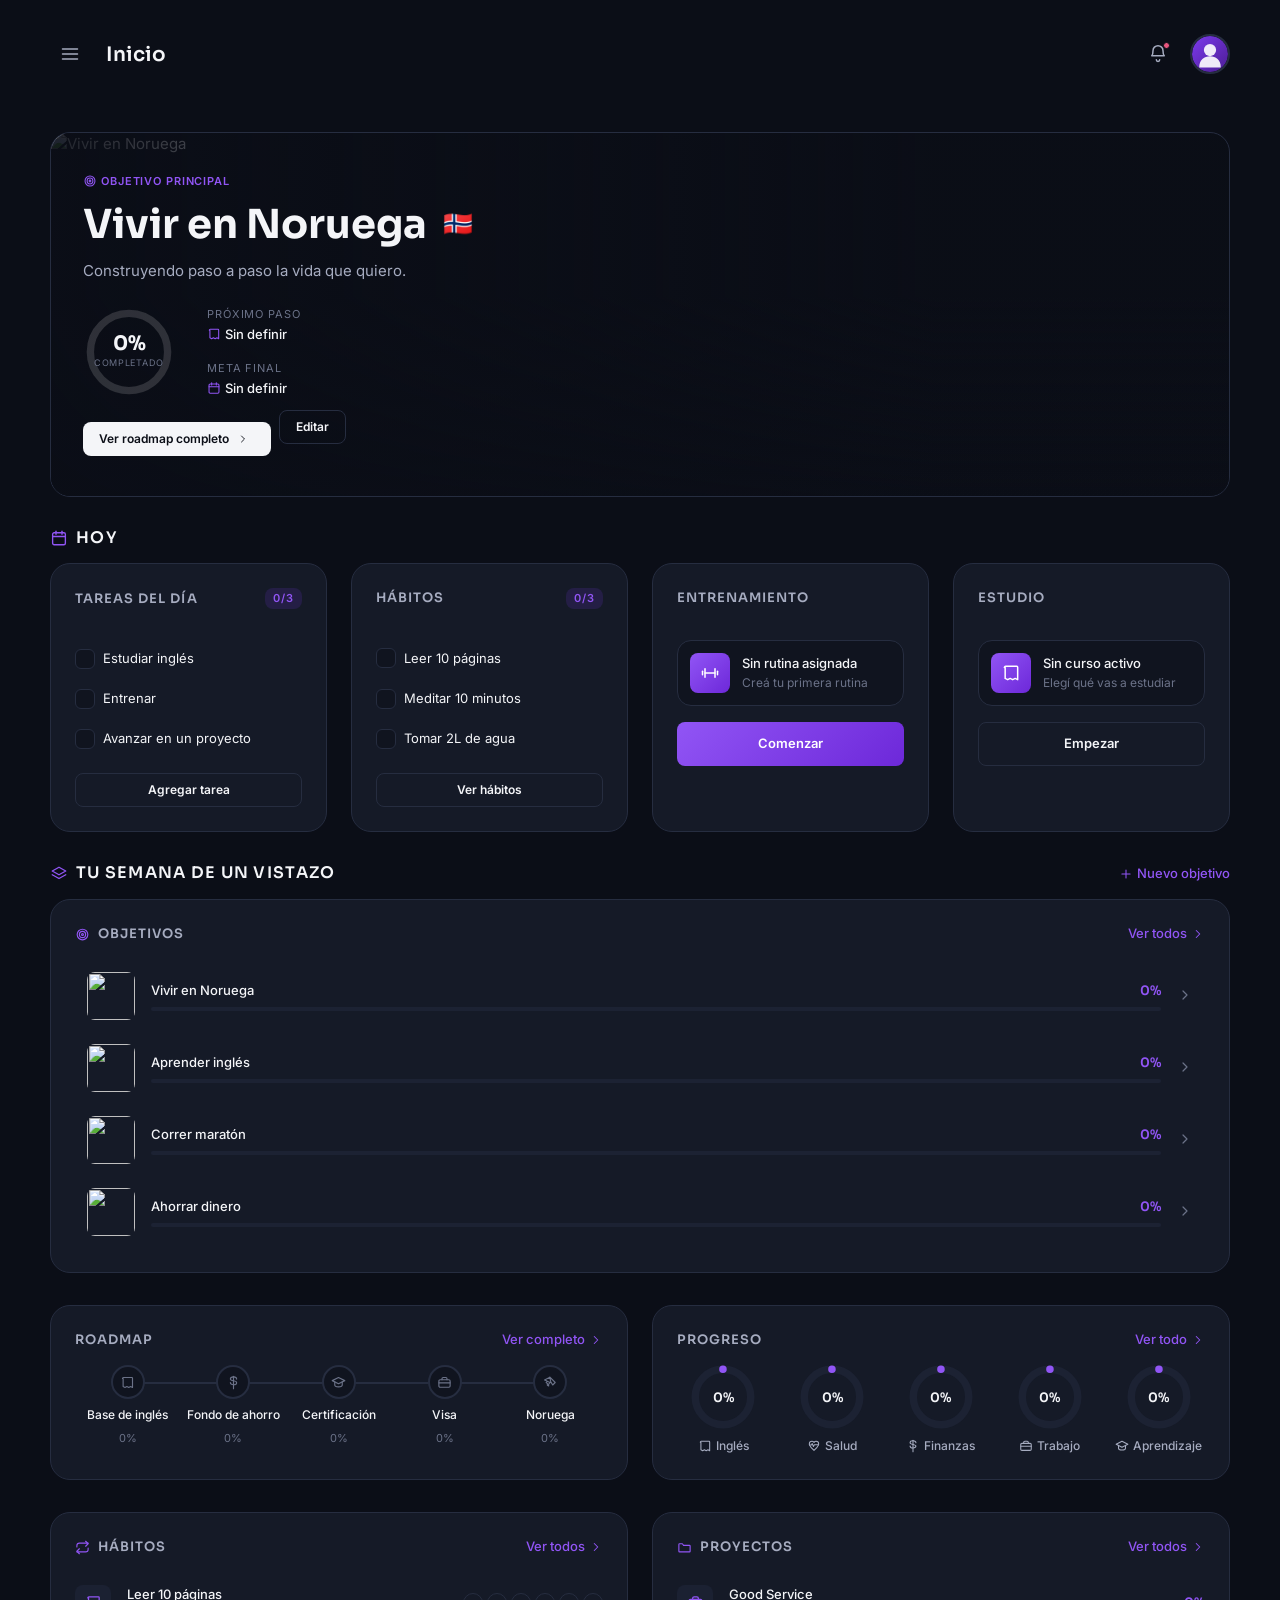
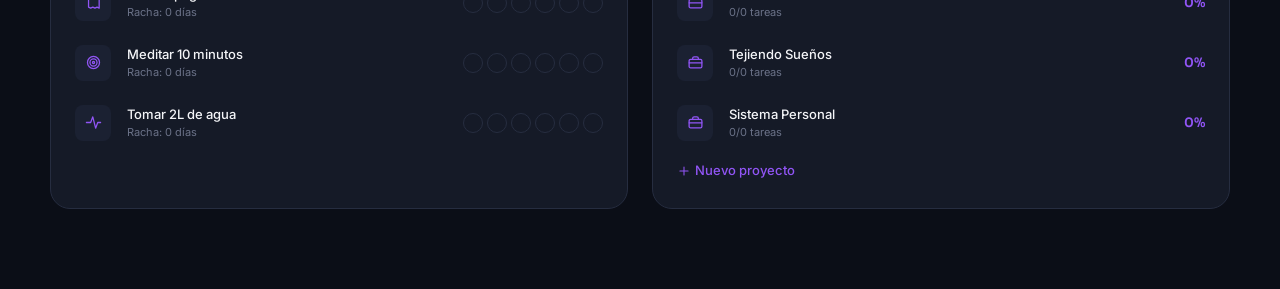
==== commit ce288dc4: "Avances en la interfaz, y arreglos visuales" ====
--- a/index.html
+++ b/index.html
@@ -16,7 +16,6 @@
   <aside class="sidebar" id="sidebar">
     <div class="sidebar__brand">
       <span class="sidebar__brand-name">LIFE <em>OS</em></span>
-      <span class="sidebar__brand-sub">Sistema operativo personal</span>
     </div>
 
     <nav class="sidebar__nav" aria-label="Navegación principal">
@@ -52,16 +51,16 @@
           <svg viewBox="0 0 24 24" fill="none" stroke="currentColor" stroke-width="1.8" stroke-linecap="round" stroke-linejoin="round" aria-hidden="true"><path d="M12 2v20"/><path d="M17 6.5c0-1.9-2.2-3.5-5-3.5s-5 1.4-5 3.3c0 4 10 1.9 10 5.9 0 2-2.2 3.3-5 3.3s-5-1.6-5-3.5"/></svg>
           <span>Finanzas</span>
         </a>
-        <a href="ajustes.html" class="nav-item">
+        <a href="ajustes.html" class="nav-item nav-item--utility">
           <svg viewBox="0 0 24 24" fill="none" stroke="currentColor" stroke-width="1.8" stroke-linecap="round" stroke-linejoin="round" aria-hidden="true"><circle cx="12" cy="12" r="3"/><path d="M19.4 15a1.7 1.7 0 0 0 .3 1.9l.1.1a2 2 0 1 1-2.8 2.8l-.1-.1a1.7 1.7 0 0 0-1.9-.3 1.7 1.7 0 0 0-1 1.5V21a2 2 0 1 1-4 0v-.1a1.7 1.7 0 0 0-1-1.6 1.7 1.7 0 0 0-1.9.3l-.1.1a2 2 0 1 1-2.8-2.8l.1-.1a1.7 1.7 0 0 0 .3-1.9 1.7 1.7 0 0 0-1.5-1H3a2 2 0 1 1 0-4h.1a1.7 1.7 0 0 0 1.6-1 1.7 1.7 0 0 0-.3-1.9l-.1-.1a2 2 0 1 1 2.8-2.8l.1.1a1.7 1.7 0 0 0 1.9.3H9a1.7 1.7 0 0 0 1-1.5V3a2 2 0 1 1 4 0v.1a1.7 1.7 0 0 0 1 1.5 1.7 1.7 0 0 0 1.9-.3l.1-.1a2 2 0 1 1 2.8 2.8l-.1.1a1.7 1.7 0 0 0-.3 1.9V9a1.7 1.7 0 0 0 1.5 1H21a2 2 0 1 1 0 4h-.1a1.7 1.7 0 0 0-1.5 1Z"/></svg>
           <span>Ajustes</span>
         </a>
     </nav>
 
     <div class="sidebar__footer">
-      <div class="quote-widget">
-        <img class="quote-widget__bg" src="https://images.unsplash.com/photo-1506748686214-e9df14d4d9d0?auto=format&fit=crop&w=900&q=75" alt="" role="presentation">
-        <p class="quote-widget__text">&ldquo;Cada pequeño paso te acerca a tu mejor versión.&rdquo;</p>
+      <div class="quote-strip">
+        <svg viewBox="0 0 24 24" fill="none" stroke="currentColor" stroke-width="1.8" stroke-linecap="round" stroke-linejoin="round" aria-hidden="true"><path d="M12 3v4M12 17v4M3 12h4M17 12h4M5.5 5.5l2.8 2.8M15.7 15.7l2.8 2.8M18.5 5.5l-2.8 2.8M8.3 15.7l-2.8 2.8"/></svg>
+        <span class="quote-strip__text">Cada paso te acerca a tu mejor versión.</span>
       </div>
 
       <a href="login.html" class="sidebar__signout">
@@ -150,51 +149,57 @@
           </div>
         </section>
 
-        <section class="section fade-up">
+        <section class="section fade-up section--secondary">
           <div class="section__header">
-            <h2 class="section__title"><svg viewBox="0 0 24 24" fill="none" stroke="currentColor" stroke-width="1.8" stroke-linecap="round" stroke-linejoin="round" aria-hidden="true"><circle cx="12" cy="12" r="8.5"/><circle cx="12" cy="12" r="5"/><circle cx="12" cy="12" r="1.5"/></svg> Objetivos</h2>
-            <div style="display:flex; align-items:center; gap:var(--space-sm)">
-              <button type="button" class="card__link" style="background:none;border:none;cursor:pointer" onclick="openNuevoObjetivo()"><svg viewBox="0 0 24 24" fill="none" stroke="currentColor" stroke-width="1.8" stroke-linecap="round" stroke-linejoin="round" aria-hidden="true"><path d="M12 5v14"/><path d="M5 12h14"/></svg>Nuevo</button>
+            <div>
+              <h2 class="section__title"><svg viewBox="0 0 24 24" fill="none" stroke="currentColor" stroke-width="1.8" stroke-linecap="round" stroke-linejoin="round" aria-hidden="true"><path d="m12 3 9 5-9 5-9-5 9-5Z"/><path d="m3 13 9 5 9-5"/></svg> Tu semana de un vistazo</h2>
+            </div>
+            <button type="button" class="card__link" style="background:none;border:none;cursor:pointer" onclick="openNuevoObjetivo()"><svg viewBox="0 0 24 24" fill="none" stroke="currentColor" stroke-width="1.8" stroke-linecap="round" stroke-linejoin="round" aria-hidden="true"><path d="M12 5v14"/><path d="M5 12h14"/></svg>Nuevo objetivo</button>
+          </div>
+
+          <div class="card" style="margin-bottom:var(--space-sm)">
+            <div class="card__header">
+              <span class="card__title"><svg viewBox="0 0 24 24" fill="none" stroke="currentColor" stroke-width="1.8" stroke-linecap="round" stroke-linejoin="round" aria-hidden="true"><circle cx="12" cy="12" r="8.5"/><circle cx="12" cy="12" r="5"/><circle cx="12" cy="12" r="1.5"/></svg>Objetivos</span>
               <a href="objetivos.html" class="card__link">Ver todos <svg viewBox="0 0 24 24" fill="none" stroke="currentColor" stroke-width="1.8" stroke-linecap="round" stroke-linejoin="round" aria-hidden="true"><path d="m9 6 6 6-6 6"/></svg></a>
             </div>
-          </div>
-          <div class="card" id="objetivosResumen"></div>
-        </section>
-
-        <section class="grid grid--2col fade-up">
-          <div class="card">
-            <div class="card__header">
-              <span class="card__title">Roadmap: Vivir en Noruega</span>
-              <a href="roadmap.html" class="card__link">Ver completo <svg viewBox="0 0 24 24" fill="none" stroke="currentColor" stroke-width="1.8" stroke-linecap="round" stroke-linejoin="round" aria-hidden="true"><path d="m9 6 6 6-6 6"/></svg></a>
-            </div>
-            <div class="roadmap-stepper" id="roadmapResumen"></div>
-          </div>
-
-          <div class="card">
-            <div class="card__header">
-              <span class="card__title">Resumen de progreso</span>
-              <a href="progreso.html" class="card__link">Ver todo <svg viewBox="0 0 24 24" fill="none" stroke="currentColor" stroke-width="1.8" stroke-linecap="round" stroke-linejoin="round" aria-hidden="true"><path d="m9 6 6 6-6 6"/></svg></a>
-            </div>
-            <div class="rings-grid" id="progresoResumen"></div>
-          </div>
-        </section>
-
-        <section class="grid grid--2col fade-up">
-          <div class="card">
-            <div class="card__header">
-              <span class="card__title"><svg viewBox="0 0 24 24" fill="none" stroke="currentColor" stroke-width="1.8" stroke-linecap="round" stroke-linejoin="round" aria-hidden="true"><path d="m17 2 4 4-4 4"/><path d="M3 11V9a4 4 0 0 1 4-4h14"/><path d="m7 22-4-4 4-4"/><path d="M21 13v2a4 4 0 0 1-4 4H3"/></svg>Hábitos</span>
-              <a href="habitos.html" class="card__link">Ver todos <svg viewBox="0 0 24 24" fill="none" stroke="currentColor" stroke-width="1.8" stroke-linecap="round" stroke-linejoin="round" aria-hidden="true"><path d="m9 6 6 6-6 6"/></svg></a>
-            </div>
-            <div id="habitosResumen"></div>
-          </div>
-
-          <div class="card">
-            <div class="card__header">
-              <span class="card__title"><svg viewBox="0 0 24 24" fill="none" stroke="currentColor" stroke-width="1.8" stroke-linecap="round" stroke-linejoin="round" aria-hidden="true"><path d="M3 7a1 1 0 0 1 1-1h4.5l2 2.5H20a1 1 0 0 1 1 1V18a1 1 0 0 1-1 1H4a1 1 0 0 1-1-1V7Z"/></svg>Proyectos</span>
-              <a href="proyectos.html" class="card__link">Ver todos <svg viewBox="0 0 24 24" fill="none" stroke="currentColor" stroke-width="1.8" stroke-linecap="round" stroke-linejoin="round" aria-hidden="true"><path d="m9 6 6 6-6 6"/></svg></a>
-            </div>
-            <div id="proyectosResumen"></div>
-            <button type="button" class="card__link" style="margin-top:var(--space-2xs); background:none; border:none; cursor:pointer" onclick="openNuevoProyecto()"><svg viewBox="0 0 24 24" fill="none" stroke="currentColor" stroke-width="1.8" stroke-linecap="round" stroke-linejoin="round" aria-hidden="true"><path d="M12 5v14"/><path d="M5 12h14"/></svg>Nuevo proyecto</button>
+            <div id="objetivosResumen"></div>
+          </div>
+
+          <div class="grid grid--2col" style="margin-bottom:var(--space-sm)">
+            <div class="card">
+              <div class="card__header">
+                <span class="card__title">Roadmap</span>
+                <a href="roadmap.html" class="card__link">Ver completo <svg viewBox="0 0 24 24" fill="none" stroke="currentColor" stroke-width="1.8" stroke-linecap="round" stroke-linejoin="round" aria-hidden="true"><path d="m9 6 6 6-6 6"/></svg></a>
+              </div>
+              <div class="roadmap-stepper" id="roadmapResumen"></div>
+            </div>
+
+            <div class="card">
+              <div class="card__header">
+                <span class="card__title">Progreso</span>
+                <a href="progreso.html" class="card__link">Ver todo <svg viewBox="0 0 24 24" fill="none" stroke="currentColor" stroke-width="1.8" stroke-linecap="round" stroke-linejoin="round" aria-hidden="true"><path d="m9 6 6 6-6 6"/></svg></a>
+              </div>
+              <div class="rings-grid" id="progresoResumen"></div>
+            </div>
+          </div>
+
+          <div class="grid grid--2col">
+            <div class="card">
+              <div class="card__header">
+                <span class="card__title"><svg viewBox="0 0 24 24" fill="none" stroke="currentColor" stroke-width="1.8" stroke-linecap="round" stroke-linejoin="round" aria-hidden="true"><path d="m17 2 4 4-4 4"/><path d="M3 11V9a4 4 0 0 1 4-4h14"/><path d="m7 22-4-4 4-4"/><path d="M21 13v2a4 4 0 0 1-4 4H3"/></svg>Hábitos</span>
+                <a href="habitos.html" class="card__link">Ver todos <svg viewBox="0 0 24 24" fill="none" stroke="currentColor" stroke-width="1.8" stroke-linecap="round" stroke-linejoin="round" aria-hidden="true"><path d="m9 6 6 6-6 6"/></svg></a>
+              </div>
+              <div id="habitosResumen"></div>
+            </div>
+
+            <div class="card">
+              <div class="card__header">
+                <span class="card__title"><svg viewBox="0 0 24 24" fill="none" stroke="currentColor" stroke-width="1.8" stroke-linecap="round" stroke-linejoin="round" aria-hidden="true"><path d="M3 7a1 1 0 0 1 1-1h4.5l2 2.5H20a1 1 0 0 1 1 1V18a1 1 0 0 1-1 1H4a1 1 0 0 1-1-1V7Z"/></svg>Proyectos</span>
+                <a href="proyectos.html" class="card__link">Ver todos <svg viewBox="0 0 24 24" fill="none" stroke="currentColor" stroke-width="1.8" stroke-linecap="round" stroke-linejoin="round" aria-hidden="true"><path d="m9 6 6 6-6 6"/></svg></a>
+              </div>
+              <div id="proyectosResumen"></div>
+              <button type="button" class="card__link" style="margin-top:var(--space-2xs); background:none; border:none; cursor:pointer" onclick="openNuevoProyecto()"><svg viewBox="0 0 24 24" fill="none" stroke="currentColor" stroke-width="1.8" stroke-linecap="round" stroke-linejoin="round" aria-hidden="true"><path d="M12 5v14"/><path d="M5 12h14"/></svg>Nuevo proyecto</button>
+            </div>
           </div>
         </section>
 
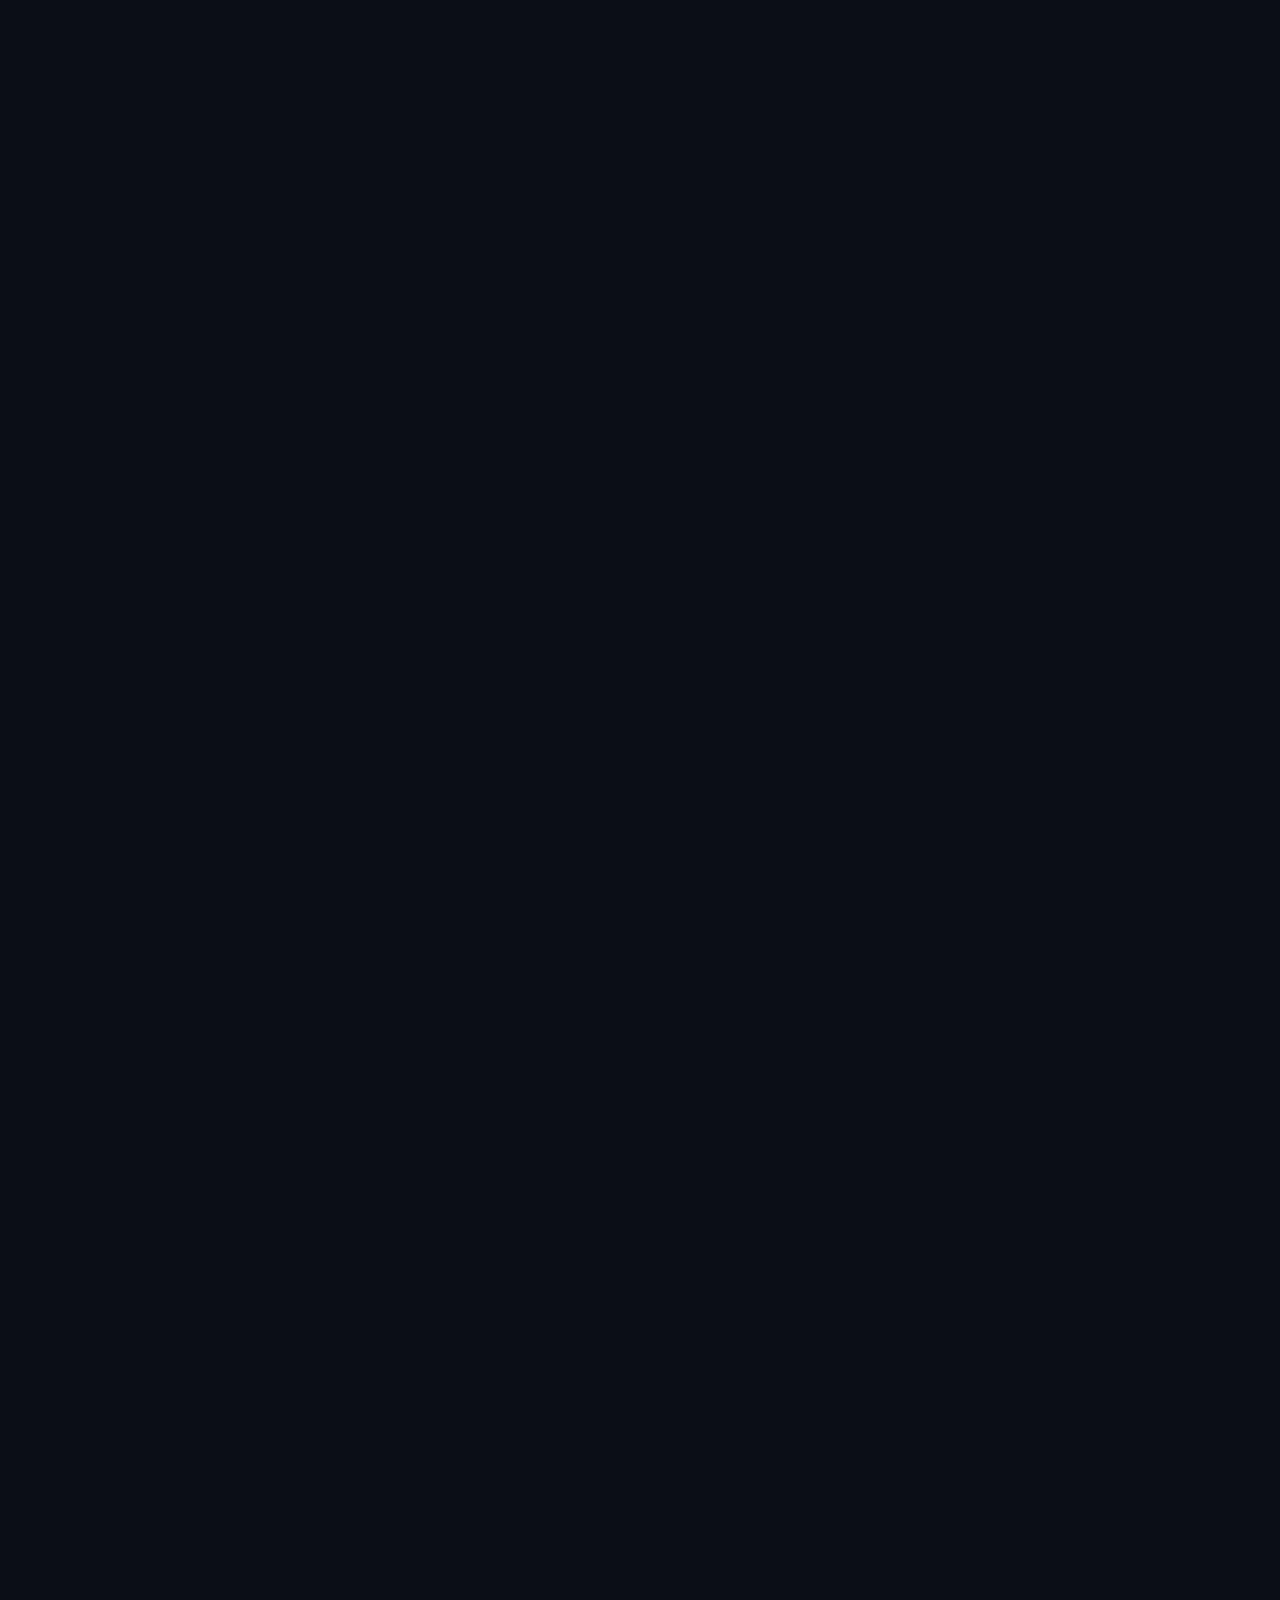
==== commit f87486a4: "Agregamos autenticación con Firebase y Google loggin con persistencia de sesion" ====
--- a/index.html
+++ b/index.html
@@ -9,6 +9,11 @@
   <link rel="preconnect" href="https://fonts.gstatic.com" crossorigin>
   <link href="https://fonts.googleapis.com/css2?family=Sora:wght@500;600;700;800&family=Inter:wght@400;500;600;700&display=swap" rel="stylesheet">
   <link rel="stylesheet" href="css/main.css">
+  <script src="https://www.gstatic.com/firebasejs/10.12.0/firebase-app-compat.js"></script>
+  <script src="https://www.gstatic.com/firebasejs/10.12.0/firebase-auth-compat.js"></script>
+  <script src="js/config.js"></script>
+  <script src="js/auth.js"></script>
+  <script src="js/auth-guard.js"></script>
 </head>
 <body>
   <div class="app-shell">
@@ -63,7 +68,7 @@
         <span class="quote-strip__text">Cada paso te acerca a tu mejor versión.</span>
       </div>
 
-      <a href="login.html" class="sidebar__signout">
+      <a href="login.html" class="sidebar__signout" id="signoutBtn">
         <svg viewBox="0 0 24 24" fill="none" stroke="currentColor" stroke-width="1.8" stroke-linecap="round" stroke-linejoin="round" aria-hidden="true"><path d="M9 21H5a2 2 0 0 1-2-2V5a2 2 0 0 1 2-2h4"/><path d="m16 17 5-5-5-5"/><path d="M21 12H9"/></svg>
         <span>Cerrar sesión</span>
       </a>
@@ -86,8 +91,8 @@
             <svg viewBox="0 0 24 24" fill="none" stroke="currentColor" stroke-width="1.8" stroke-linecap="round" stroke-linejoin="round" aria-hidden="true"><path d="M6 8a6 6 0 0 1 12 0c0 4.5 1.5 6 1.5 6h-15S6 12.5 6 8Z"/><path d="M10 19a2 2 0 0 0 4 0"/></svg>
             <span class="topbar__notif-dot"></span>
           </button>
-          <a href="ajustes.html" class="topbar__avatar">
-            <img src="assets/img/avatars/avatar-user.svg" alt="Avatar del usuario">
+          <a href="ajustes.html" class="topbar__avatar" id="topbarAvatar" title="">
+            <img src="assets/img/avatars/avatar-user.svg" alt="Avatar del usuario" id="topbarAvatarImg">
           </a>
         </div>
       </header>
@@ -212,6 +217,7 @@
   <script src="js/store.js"></script>
   <script src="js/modals.js"></script>
   <script src="js/nav.js"></script>
+  <script src="js/session-ui.js"></script>
   <script src="js/render-inicio.js"></script>
 </body>
 </html>
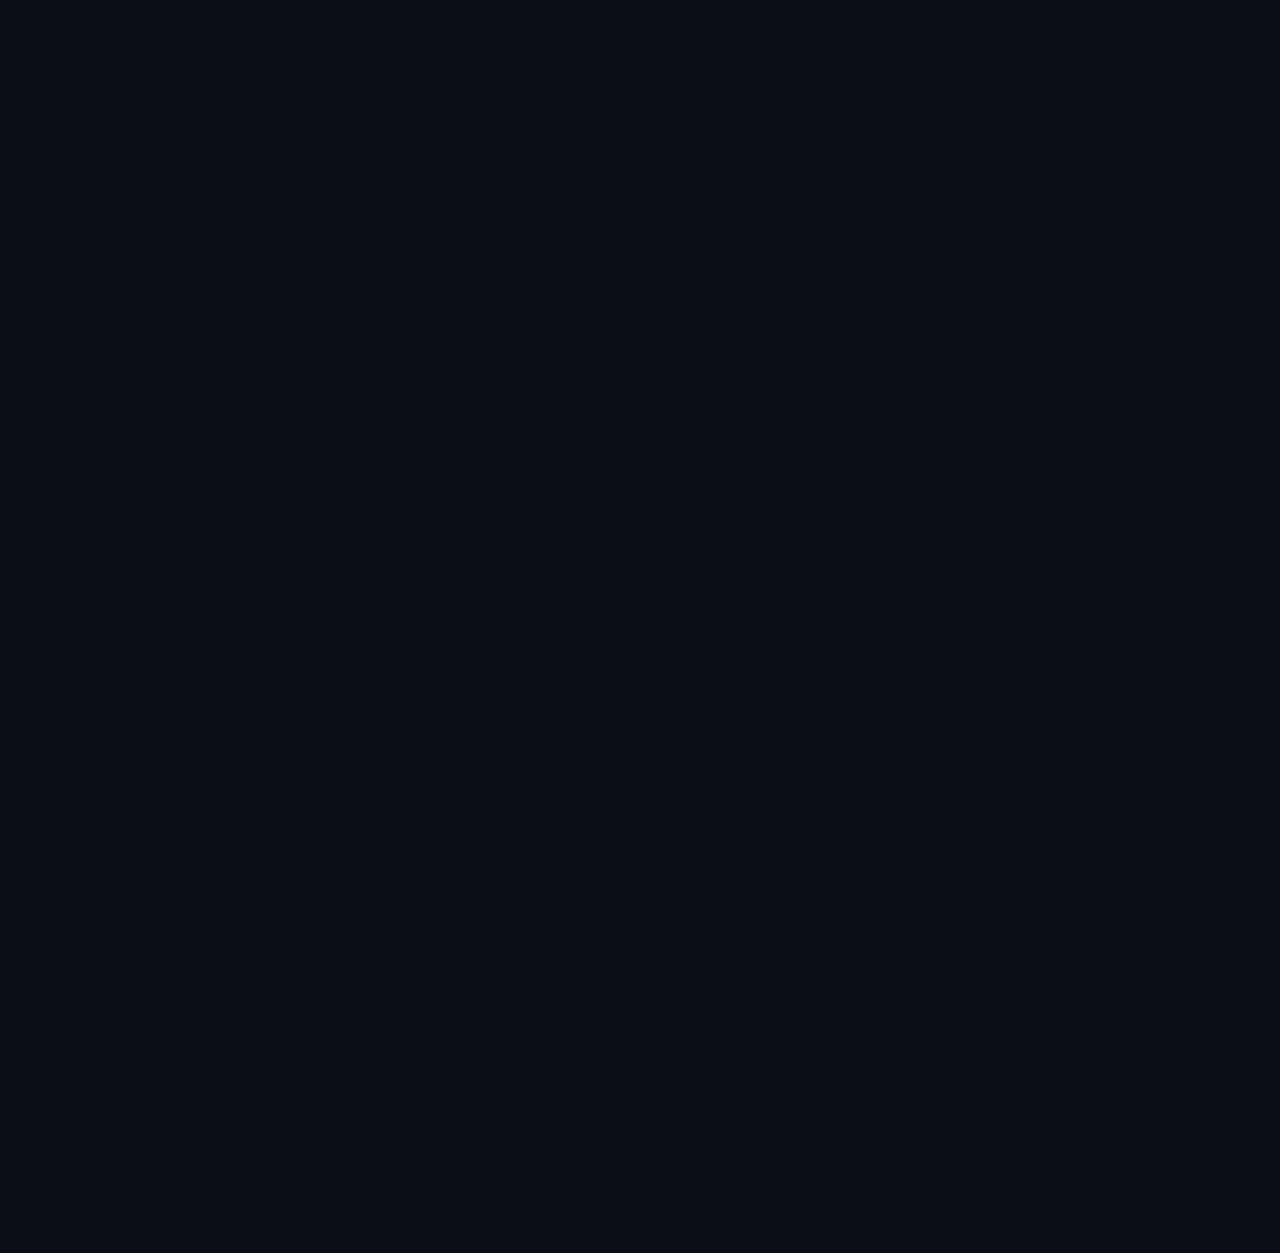
==== commit 632b3513: "implementar sincronización de objetivos y hábitos con Firestore" ====
--- a/index.html
+++ b/index.html
@@ -11,8 +11,10 @@
   <link rel="stylesheet" href="css/main.css">
   <script src="https://www.gstatic.com/firebasejs/10.12.0/firebase-app-compat.js"></script>
   <script src="https://www.gstatic.com/firebasejs/10.12.0/firebase-auth-compat.js"></script>
+  <script src="https://www.gstatic.com/firebasejs/10.12.0/firebase-firestore-compat.js"></script>
   <script src="js/config.js"></script>
   <script src="js/auth.js"></script>
+  <script src="js/firestore-sync.js"></script>
   <script src="js/auth-guard.js"></script>
 </head>
 <body>
